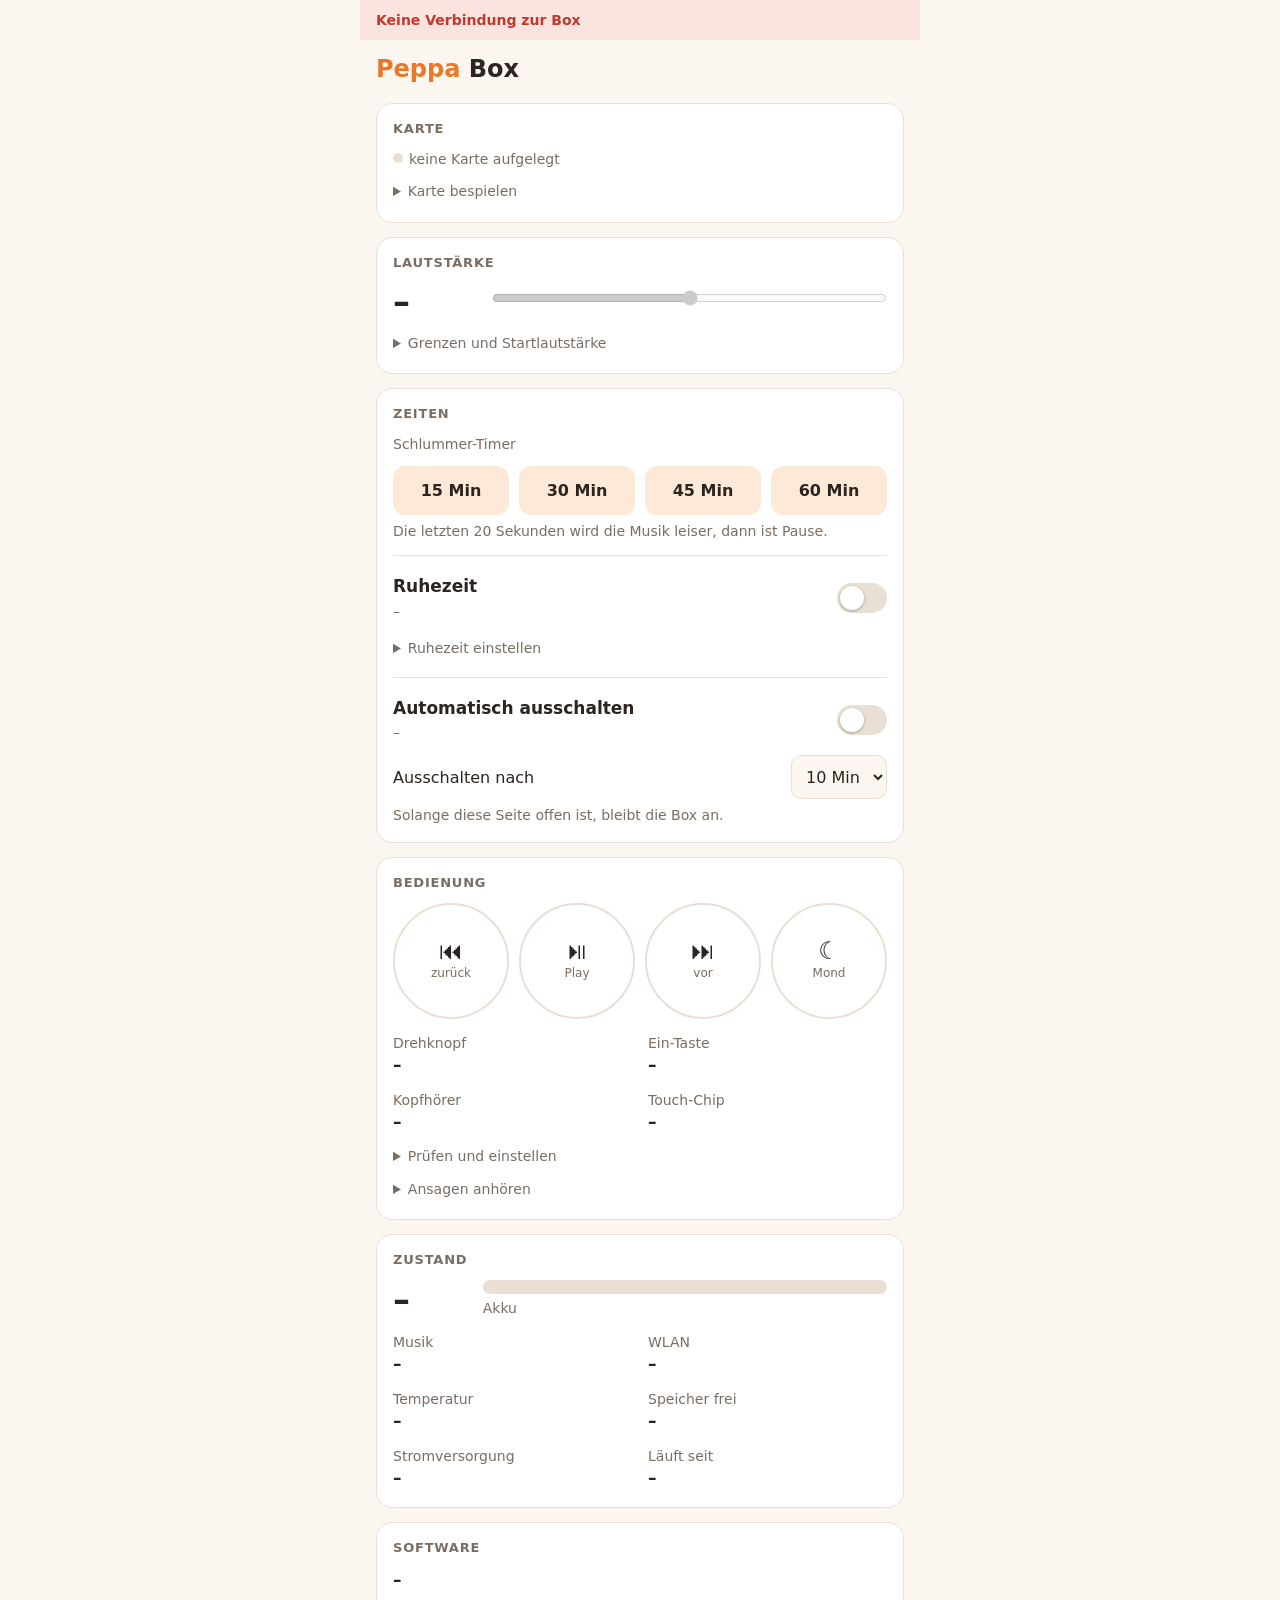
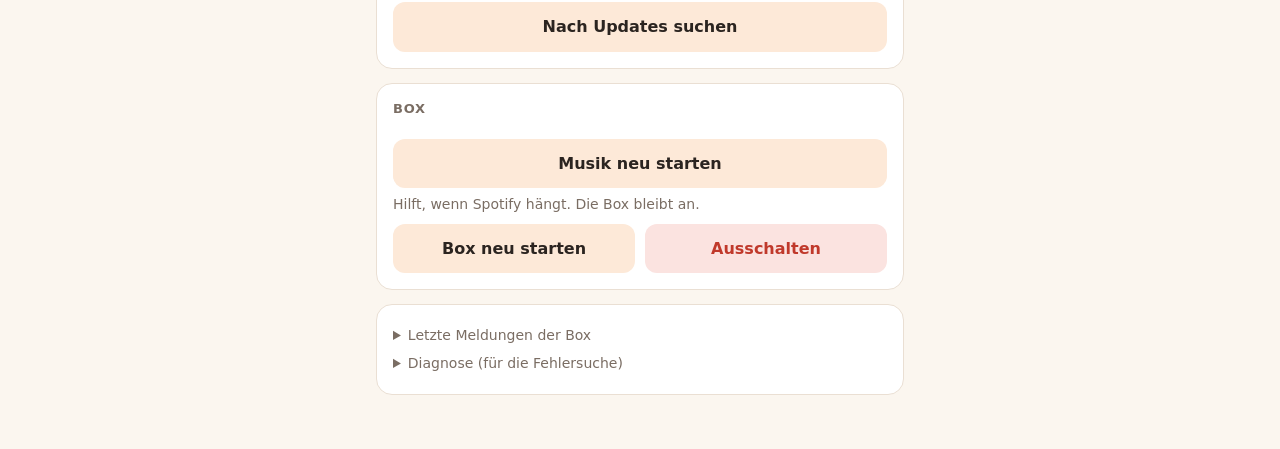
==== software/web/index.html @ 2e9b97c7 "Stabilität: Kopfhörer ohne Raspotify-Neustart, Phantom-Berührungen, Diagnose - Neue Tonausgabe ausga" ====
<!doctype html>
<html lang="de"><head><meta charset="utf-8">
<meta name="viewport" content="width=device-width, initial-scale=1, viewport-fit=cover">
<meta name="theme-color" content="#e8792b">
<link rel="manifest" href="/manifest.webmanifest">
<link rel="icon" href="/icon.svg" type="image/svg+xml">
<link rel="apple-touch-icon" href="/icon-192.png">
<title>Peppa Box</title>
<style>
:root { --bg:#fbf6ef; --karte:#fff; --text:#2b2420; --leise:#7a6d63; --orange:#e8792b; --orange-hell:#fde9d8;
        --rand:#eadfd3; --gut:#3f8a4f; --warn:#b8720f; --rot:#c0392b; --rot-hell:#fbe3e0; }
@media (prefers-color-scheme: dark) {
  :root { --bg:#1d1a17; --karte:#2a2622; --text:#f3ece4; --leise:#b5a89c; --rand:#3d3731;
          --orange-hell:#4a3120; --gut:#6cc07c; --warn:#e0a446; --rot:#ef7b6e; --rot-hell:#4a2622; } }
* { box-sizing:border-box; }
body { margin:0; background:var(--bg); color:var(--text); font:16px/1.45 system-ui, sans-serif;
       -webkit-tap-highlight-color:transparent; }
main { max-width:560px; margin:0 auto; padding:16px 16px 40px; }
header { display:flex; align-items:baseline; justify-content:space-between; margin:8px 0 16px; }
h1 { font-size:24px; margin:0; } h1 span { color:var(--orange); }
h2 { font-size:13px; font-weight:600; text-transform:uppercase; letter-spacing:.06em; color:var(--leise); margin:0 0 10px; }
.box { background:var(--karte); border:1px solid var(--rand); border-radius:16px; padding:16px; margin-bottom:14px; }
.leise { color:var(--leise); font-size:14px; }
.uid { font-family:ui-monospace, monospace; font-size:18px; }
.umbruch { word-break:break-all; }
.punkt { display:inline-block; width:10px; height:10px; border-radius:50%; background:var(--rand); margin-right:6px; vertical-align:1px; }
.punkt.an { background:var(--orange); } .punkt.gut { background:var(--gut); } .punkt.warn { background:var(--warn); } .punkt.rot { background:var(--rot); }
.raster { display:grid; grid-template-columns:1fr 1fr; gap:12px 16px; }
.wert { font-size:17px; font-weight:600; } .wert small { font-weight:400; color:var(--leise); font-size:14px; }
.akku { display:flex; align-items:center; gap:14px; margin-bottom:14px; }
.akku .zahl { font-size:34px; font-weight:700; line-height:1; min-width:3.2ch; }
.balken { flex:1; height:14px; border-radius:7px; background:var(--rand); overflow:hidden; }
.balken div { height:100%; width:0; background:var(--gut); transition:width .4s; }
button { font:inherit; border:0; border-radius:12px; padding:13px 16px; width:100%; cursor:pointer;
         background:var(--orange-hell); color:var(--text); font-weight:600; margin-top:10px; min-height:48px; }
button.haupt { background:var(--orange); color:#fff; }
button.gefahr { background:var(--rot-hell); color:var(--rot); }
button:disabled { opacity:.5; cursor:default; }
.reihe { display:flex; gap:10px; } .reihe button { flex:1; }
ul.neu { margin:10px 0 0; padding-left:20px; } ul.neu li { margin:3px 0; }
details summary { cursor:pointer; color:var(--leise); font-size:14px; padding:4px 0; }
ol { padding-left:20px; margin:8px 0 0; } ol li { margin:4px 0; }
pre { white-space:pre-wrap; word-break:break-word; font:12px/1.4 ui-monospace, monospace; max-height:320px;
      overflow:auto; background:var(--bg); border-radius:10px; padding:10px; margin:10px 0 0; }
.hinweis { border-radius:12px; padding:10px 12px; margin-top:10px; font-size:14px; background:var(--orange-hell); white-space:pre-wrap; }
.hinweis.fehler { background:var(--rot-hell); color:var(--rot); }
.versteckt { display:none !important; }
#banner { position:sticky; top:0; z-index:5; margin:-16px -16px 12px; padding:10px 16px; background:var(--rot-hell);
          color:var(--rot); font-size:14px; font-weight:600; }
dialog { border:0; border-radius:18px; padding:20px; max-width:360px; width:calc(100% - 32px);
         background:var(--karte); color:var(--text); }
dialog::backdrop { background:rgba(0,0,0,.45); }
dialog h3 { margin:0 0 8px; font-size:19px; }
#voll { position:fixed; inset:0; background:var(--bg); display:flex; flex-direction:column; align-items:center;
        justify-content:center; text-align:center; padding:24px; z-index:10; }
#voll .gross { font-size:22px; font-weight:700; margin-bottom:8px; }
input[type=range] { width:100%; accent-color:var(--orange); height:32px; margin:0; }
input[type=time], select { font:inherit; padding:8px 10px; border-radius:10px; border:1px solid var(--rand);
                           background:var(--bg); color:var(--text); min-height:44px; }
input.schalter { appearance:none; -webkit-appearance:none; width:50px; height:30px; border-radius:15px; background:var(--rand);
                 position:relative; flex:none; cursor:pointer; transition:background .2s; margin:0; }
input.schalter::after { content:''; position:absolute; top:3px; left:3px; width:24px; height:24px; border-radius:50%;
                        background:#fff; transition:transform .2s; box-shadow:0 1px 3px rgba(0,0,0,.3); }
input.schalter:checked { background:var(--orange); }
input.schalter:checked::after { transform:translateX(20px); }
.zeile { display:flex; align-items:center; justify-content:space-between; gap:12px; padding:6px 0; }
.trenner { border-top:1px solid var(--rand); margin-top:14px; padding-top:12px; }
.laut { display:flex; align-items:center; gap:14px; }
.laut .zahl { font-size:34px; font-weight:700; line-height:1; min-width:3.6ch; }
.grenze { margin-top:12px; } .grenze .kopf { display:flex; justify-content:space-between; }
.klein { font-size:14px; margin:0 0 2px; }
#tknoepfe button { padding-left:4px; padding-right:4px; white-space:nowrap; }
.felder { display:grid; grid-template-columns:repeat(4, 1fr); gap:10px; margin-bottom:14px; }
.feld { border:2px solid var(--rand); border-radius:50%; aspect-ratio:1; display:flex; flex-direction:column;
        align-items:center; justify-content:center; transition:background .1s, border-color .1s; }
.feld .sym { font-size:24px; line-height:1; } .feld .nr { font-size:12px; color:var(--leise); margin-top:2px; }
.feld.an { background:var(--orange); border-color:var(--orange); color:#fff; } .feld.an .nr { color:#fff; }
.feld.aus { opacity:.4; }
.delta { display:grid; grid-template-columns:5.5em 1fr 3em; gap:8px; align-items:center; font-size:14px; margin:6px 0; }
.delta .spur { position:relative; height:12px; border-radius:6px; background:var(--rand); overflow:hidden; }
.delta .spur div { position:absolute; left:0; top:0; bottom:0; background:var(--gut); }
.delta .spur i { position:absolute; top:-2px; bottom:-2px; width:2px; background:var(--rot); }
.ansage { display:flex; align-items:center; gap:10px; padding:6px 0; border-top:1px solid var(--rand); font-size:14px; }
.ansage:first-child { border-top:0; }
.ansage button { width:auto; min-height:38px; padding:6px 12px; margin:0; flex:none; }
.ansage .q { font-size:12px; color:var(--leise); }
</style></head>
<body><main>
<div id="banner" class="versteckt">Keine Verbindung zur Box</div>
<header><h1><span>Peppa</span> Box</h1><span class="leise" id="rechner"></span></header>

<section class="box">
  <h2>Karte</h2>
  <div class="leise"><span id="kpunkt" class="punkt"></span><span id="ktext">keine Karte aufgelegt</span></div>
  <div class="uid" id="uid"></div>
  <div id="link" class="leise umbruch"></div>
  <details style="margin-top:8px"><summary>Karte bespielen</summary>
    <ol class="leise">
      <li>Spotify: Playlist → ⋯ → Teilen → Link kopieren</li>
      <li>NFC Tools: Schreiben → Datensatz hinzufügen → URL/URI → Link einfügen</li>
      <li>Schreiben tippen, Karte hinten ans Handy halten</li>
    </ol>
  </details>
</section>

<section class="box">
  <h2>Lautstärke</h2>
  <div class="laut">
    <div class="zahl" id="lzahl">–</div>
    <div style="flex:1"><input type="range" id="lregler" min="0" max="100" step="1" disabled aria-label="Lautstärke">
      <div class="leise" id="ltext"></div></div>
  </div>
  <div id="lergebnis"></div>
  <details id="gdetails" style="margin-top:8px"><summary>Grenzen und Startlautstärke</summary>
    <div id="lgrenzen"></div>
    <button class="haupt" onclick="grenzenSpeichern()">Speichern</button>
    <div id="gergebnis"></div>
  </details>
</section>

<section class="box">
  <h2>Zeiten</h2>
  <div class="leise klein">Schlummer-Timer</div>
  <div id="tknoepfe" class="reihe">
    <button onclick="timerStart(15)">15 Min</button><button onclick="timerStart(30)">30 Min</button>
    <button onclick="timerStart(45)">45 Min</button><button onclick="timerStart(60)">60 Min</button>
  </div>
  <div id="taktiv" class="versteckt">
    <div class="wert" id="trest"></div>
    <button onclick="timerAbbrechen()">Timer abbrechen</button>
  </div>
  <div class="leise" style="margin-top:6px">Die letzten 20 Sekunden wird die Musik leiser, dann ist Pause.</div>
  <div id="tergebnis"></div>

  <div class="trenner">
    <label class="zeile"><span><span class="wert">Ruhezeit</span><br><span class="leise" id="rtext">–</span></span>
      <input type="checkbox" class="schalter" id="ran" onchange="schalter('ruhezeit', 'an', this.checked)"></label>
    <div id="raktiv" class="versteckt">
      <div class="hinweis" id="rhinweis"></div>
      <button id="rknopf" onclick="ruheUmschalten()"></button>
    </div>
    <details id="rdetails" style="margin-top:6px"><summary>Ruhezeit einstellen</summary>
      <label class="zeile"><span>Von</span><input type="time" id="rvon"></label>
      <label class="zeile"><span>Bis</span><input type="time" id="rbis"></label>
      <label class="zeile"><span>Dann</span>
        <select id="rmodus" onchange="zeige($('rleisewahl'), this.value === 'leiser')">
          <option value="leiser">leiser spielen</option><option value="aus">keine Musik</option></select></label>
      <div id="rleisewahl">
        <div class="grenze"><div class="kopf"><span>Höchstens</span><b id="rleisew"></b></div>
          <input type="range" id="rleise" min="5" max="100" step="5" oninput="$('rleisew').textContent = this.value + '\u00a0%'"></div>
      </div>
      <div class="leise" id="ruhr" style="margin-top:8px"></div>
      <button class="haupt" onclick="ruheSpeichern()">Speichern</button>
    </details>
  </div>

  <div class="trenner">
    <label class="zeile"><span><span class="wert">Automatisch ausschalten</span><br><span class="leise" id="atext2">–</span></span>
      <input type="checkbox" class="schalter" id="aan" onchange="schalter('auto_aus', 'an', this.checked)"></label>
    <label class="zeile"><span>Ausschalten nach</span>
      <select id="amin" onchange="schalter('auto_aus', 'minuten', +this.value)">
        <option value="10">10 Min</option><option value="20">20 Min</option><option value="30">30 Min</option>
        <option value="60">60 Min</option><option value="120">2 Std</option></select></label>
    <div class="leise">Solange diese Seite offen ist, bleibt die Box an.</div>
  </div>
  <div id="zergebnis"></div>
</section>

<section class="box">
  <h2>Bedienung</h2>
  <div class="felder" id="bfelder"></div>
  <div class="raster">
    <div><div class="leise">Drehknopf</div><div class="wert" id="bdreh">–</div></div>
    <div><div class="leise">Ein-Taste</div><div class="wert" id="btaste">–</div></div>
    <div><div class="leise">Kopfhörer</div><div class="wert" id="bklinke">–</div></div>
    <div><div class="leise">Touch-Chip</div><div class="wert" id="btouch">–</div></div>
  </div>
  <div id="bhinweis"></div>
  <details id="bdetails" style="margin-top:8px"><summary>Prüfen und einstellen</summary>
    <div class="leise klein" style="margin-top:6px">Abstand zur Grundlinie je Feld (Strich = Schwelle). Berühren muss deutlich über den Strich gehen, ohne Berührung deutlich darunter bleiben.</div>
    <div id="bdeltas"></div>
    <div class="grenze"><div class="kopf"><span>Touch-Schwelle <small class="leise">(kleiner = empfindlicher)</small></span><b id="bschwellew"></b></div>
      <input type="range" id="bschwelle" min="2" max="30" step="1" oninput="$('bschwellew').textContent = this.value"></div>
    <div class="trenner"><b>Drehknopf</b>
      <div class="grenze"><div class="kopf"><span>Je Raste</span><b id="bschrittw"></b></div>
        <input type="range" id="bschritt" min="1" max="10" step="1" oninput="$('bschrittw').textContent = this.value + '\u00a0%'"></div>
      <label class="zeile"><span>Drehrichtung umkehren<br><span class="leise">falls rechts herum leiser wird</span></span>
        <input type="checkbox" class="schalter" id="bumkehren"></label>
    </div>
    <div class="trenner"><b>Kopfhörer</b>
      <label class="zeile"><span>Kopfhörer erkennen<br><span class="leise">aus: immer Lautsprecher</span></span>
        <input type="checkbox" class="schalter" id="bkerkennung"></label>
      <label class="zeile"><span>Stecker steckt bei Pegel<br><span class="leise" id="bpegel">P26: –</span></span>
        <select id="bkpolung"><option value="hoch">hoch</option><option value="tief">tief</option></select></label>
    </div>
    <div class="trenner"><b>Felder</b> <span class="leise">(welche Elektrode des Touch-Chips)</span>
      <div id="bzuordnung"></div>
    </div>
    <button class="haupt" onclick="bedienungSpeichern()">Speichern</button>
    <div id="bergebnis2"></div>
  </details>
  <details id="adetails" style="margin-top:4px"><summary>Ansagen anhören</summary>
    <div class="leise klein" style="margin-top:6px">Aufnahme = eigene Datei in software/ansagen, Sprachausgabe = vom Pi gesprochen (Ersatz, bis es eine Aufnahme gibt).</div>
    <div id="aliste">wird geladen …</div>
    <div id="aergebnis"></div>
  </details>
</section>

<section class="box">
  <h2>Zustand</h2>
  <div class="akku">
    <div class="zahl" id="aproz">–</div>
    <div style="flex:1"><div class="balken"><div id="abalken"></div></div>
      <div class="leise" id="atext" style="margin-top:4px">Akku</div></div>
  </div>
  <div class="raster">
    <div><div class="leise">Musik</div><div class="wert" id="musik">–</div></div>
    <div><div class="leise">WLAN</div><div class="wert" id="wlan">–</div></div>
    <div><div class="leise">Temperatur</div><div class="wert" id="temp">–</div></div>
    <div><div class="leise">Speicher frei</div><div class="wert" id="platte">–</div></div>
    <div><div class="leise">Stromversorgung</div><div class="wert" id="strom">–</div></div>
    <div><div class="leise">Läuft seit</div><div class="wert" id="laufzeit">–</div></div>
  </div>
</section>

<section class="box">
  <h2>Software</h2>
  <div class="wert" id="vtext">–</div>
  <div class="leise" id="vdatum"></div>
  <div id="uergebnis"></div>
  <button id="bpruefen" onclick="pruefen()">Nach Updates suchen</button>
  <button id="bupdate" class="haupt versteckt" onclick="frage('update')">Jetzt aktualisieren</button>
  <button id="bzurueck" class="versteckt" onclick="frage('zurueck')">Zurück zur vorherigen Version</button>
</section>

<section class="box">
  <h2>Box</h2>
  <button onclick="frage('musik')">Musik neu starten</button>
  <div class="leise" style="margin-top:6px">Hilft, wenn Spotify hängt. Die Box bleibt an.</div>
  <div class="reihe">
    <button onclick="frage('neustart')">Box neu starten</button>
    <button class="gefahr" onclick="frage('aus')">Ausschalten</button>
  </div>
  <div id="bergebnis"></div>
</section>

<section class="box">
  <details id="mdetails"><summary>Letzte Meldungen der Box</summary>
    <pre id="mtext">wird geladen …</pre></details>
  <details id="ddetails"><summary>Diagnose (für die Fehlersuche)</summary>
    <div class="leise klein" style="margin-top:6px">Zustand von Ton, Diensten und Spotify und das Protokoll, auch vom vorigen Lauf. Nach einem Fehler öffnen und Screenshots machen.</div>
    <pre id="dtext">wird geladen …</pre></details>
</section>
<div class="leise" id="probelauf" style="text-align:center"></div>
</main>

<dialog id="dlg"><h3 id="dtitel"></h3><div class="leise" id="dtext"></div>
  <div class="reihe"><button onclick="dlg.close()">Abbrechen</button><button id="dok" class="haupt">OK</button></div>
</dialog>

<div id="voll" class="versteckt"><div class="gross" id="vtitel"></div><div class="leise" id="vtext2"></div></div>

<script>
const $ = id => document.getElementById(id);
const zeige = (el, an) => el.classList.toggle('versteckt', !an);
let zuletztNeu = [];

async function holen(pfad) {
  const r = await fetch(pfad, {cache: 'no-store'});
  return r.json();
}
async function senden(pfad, daten) {
  const kopf = {'X-Peppa-Box': '1'};
  if (daten !== undefined) kopf['Content-Type'] = 'application/json';
  const r = await fetch(pfad, {method: 'POST', headers: kopf, body: daten !== undefined ? JSON.stringify(daten) : undefined});
  return r.json();
}
const KEINE_VERBINDUNG = {ok: false, meldung: 'Keine Verbindung zur Box.'};
async function sicher(pfad, daten) {           // wie senden, aber ohne Ausnahme bei Verbindungsfehlern
  try { return await senden(pfad, daten); } catch (x) { return KEINE_VERBINDUNG; }
}
const hinweisZeit = {};
function hinweis(ziel, erg, kurz) {
  clearTimeout(hinweisZeit[ziel]);
  $(ziel).innerHTML = '';
  const d = document.createElement('div');
  d.className = 'hinweis' + (erg.ok ? '' : ' fehler');
  d.textContent = erg.meldung || (erg.ok ? 'Erledigt.' : 'Fehlgeschlagen.');
  $(ziel).appendChild(d);
  if (kurz && erg.ok) hinweisZeit[ziel] = setTimeout(() => { $(ziel).innerHTML = ''; }, 3000);
}
function datum(iso) {
  const d = new Date(iso);
  return d.toLocaleDateString('de-DE') + ', ' + d.toLocaleTimeString('de-DE', {hour: '2-digit', minute: '2-digit'});
}
function dauer(s) {
  const t = Math.floor(s / 86400), h = Math.floor(s % 86400 / 3600), m = Math.floor(s % 3600 / 60);
  return t ? `${t} T ${h} Std` : h ? `${h} Std ${m} Min` : `${m} Min`;
}
function esc(t) {
  return String(t).replace(/[&<>"']/g, c => ({'&': '&amp;', '<': '&lt;', '>': '&gt;', '"': '&quot;', "'": '&#39;'}[c]));
}

function setze(id, text, klasse) {
  $(id).innerHTML = (klasse ? `<span class="punkt ${klasse}"></span>` : '') + text;
}

async function karte() {
  try {
    const k = await holen('/api/karte');
    zeige($('banner'), false);
    const da = k.laeuft && k.karte;           // alte Angaben eines gestoppten Players nicht zeigen
    $('kpunkt').className = 'punkt' + (!k.laeuft ? ' rot' : da ? ' an' : '');
    $('ktext').textContent = !k.laeuft ? 'Player läuft nicht' : k.leser ? k.leser : da ? 'Aufgelegt' : 'keine Karte aufgelegt';
    if (k.laeuft && k.leser) $('kpunkt').className = 'punkt rot';
    $('uid').textContent = da ? k.karte : '';
    $('link').textContent = da ? (k.link || 'Kein Link auf der Karte') : '';
    if (!$('bdetails').open) bedienungAnzeigen(k.bedienung);
  } catch (e) { zeige($('banner'), true); }
}

let zuletztBedient = 0;                        // Zeitpunkt der letzten Bedienung (Millisekunden)
['input', 'change', 'click'].forEach(ev => document.addEventListener(ev, () => { zuletztBedient = Date.now(); }, true));
async function zustand() {
  let z;
  const t0 = Date.now();
  try { z = await holen('/api/zustand'); } catch (e) { zeige($('banner'), true); return; }
  zeige($('banner'), false);
  $('rechner').textContent = z.rechner;
  $('probelauf').textContent = z.probelauf ? 'Probelauf: Befehle werden nicht ausgeführt.' : '';

  const a = z.akku;
  if (a.fehler) {
    $('aproz').textContent = '–'; $('abalken').style.width = '0'; $('atext').textContent = a.fehler;
  } else {
    const laedt = a.prozent == null;
    $('aproz').textContent = laedt ? 'lädt' : a.prozent + ' %';
    const vorher = laedt && a.prozent_ohne_netzteil != null ? ` · zuletzt ${a.prozent_ohne_netzteil} % ohne Netzteil` : '';
    $('abalken').style.width = laedt ? '100%' : a.prozent + '%';
    $('abalken').style.background = laedt ? 'var(--warn)' : a.prozent < 15 ? 'var(--rot)' : a.prozent < 30 ? 'var(--warn)' : 'var(--gut)';
    const r = {laedt: 'Netzteil steckt, Akku wird geladen', akku: 'Akkubetrieb', voll: 'Netzteil steckt, Akku voll', ruhend: 'kaum Strom'}[a.richtung];
    $('atext').textContent = `${r} · ${a.spannung.toFixed(2).replace('.', ',')} V · ` + (laedt ? 'Prozent erst ohne Netzteil' + vorher : 'Prozent geschätzt');
  }

  const p = z.player, sp = z.dienste.raspotify === 'active';
  if (!p.laeuft) setze('musik', 'Player aus', 'rot');
  else if (p.problem) setze('musik', `kümmert sich <small>${esc(p.problem)}</small>`, 'warn');
  else if (!sp || !p.spotify_bereit) setze('musik', 'wartet auf Spotify', 'warn');
  else setze('musik', 'bereit', 'gut');

  const w = z.wlan;
  if (w.dbm == null) setze('wlan', 'kein WLAN', 'rot');
  else {
    const k = w.dbm > -60 ? ['gut', 'gut'] : w.dbm > -70 ? ['mittel', 'warn'] : ['schwach', 'rot'];
    setze('wlan', `${k[0]} <small>${w.name || ''}</small>`, k[1]);
  }
  if (z.temperatur != null) {
    const t = z.temperatur;
    setze('temp', t.toFixed(0) + ' °C', t < 65 ? 'gut' : t < 78 ? 'warn' : 'rot');
  }
  setze('platte', `${String(z.speicher_frei_gb).replace('.', ',')} GB`, z.speicher_frei_gb > 2 ? 'gut' : 'warn');
  const s = z.strom;
  if (!s.bekannt) setze('strom', 'unbekannt');
  else if (s.jetzt) setze('strom', 'Unterspannung!', 'rot');
  else if (s.seit_start) setze('strom', 'ok <small>(kurz zu wenig)</small>', 'warn');
  else setze('strom', 'ok', 'gut');
  $('laufzeit').textContent = dauer(z.laufzeit_s);

  const v = z.version;
  if (v.fehler) { $('vtext').textContent = 'Version unbekannt'; $('vdatum').textContent = v.fehler; }
  else { $('vtext').textContent = v.text; $('vdatum').textContent = `Stand ${datum(v.datum)} · ${v.kurz}`; }
  zeige($('bzurueck'), !!v.vorherige);
  if (zuletztBedient >= t0) return;            // inzwischen bedient: veraltete Werte nicht anzeigen, nächste Runde stimmt
  lautstaerkeAnzeigen(z.lautstaerke);
  zeitenAnzeigen(z.zeiten, z.player);
}

async function pruefen() {
  $('bpruefen').disabled = true; $('bpruefen').textContent = 'Suche …';
  try {
    const e = await senden('/api/update/pruefen');
    $('uergebnis').innerHTML = '';
    if (!e.ok) hinweis('uergebnis', e);
    else if (!e.neu.length) hinweis('uergebnis', {ok: true, meldung: 'Die Box ist auf dem neuesten Stand.'});
    else {
      zuletztNeu = e.neu;
      const d = document.createElement('div'); d.className = 'hinweis';
      d.textContent = e.neu.length === 1 ? '1 neue Änderung:' : `${e.neu.length} neue Änderungen:`;
      const ul = document.createElement('ul'); ul.className = 'neu';
      e.neu.forEach(n => { const li = document.createElement('li'); li.textContent = n.text; ul.appendChild(li); });
      d.appendChild(ul); $('uergebnis').appendChild(d);
    }
    zeige($('bupdate'), e.ok && e.neu.length > 0);
  } catch (x) { hinweis('uergebnis', {ok: false, meldung: 'Keine Verbindung zur Box.'}); }
  $('bpruefen').disabled = false; $('bpruefen').textContent = 'Nach Updates suchen';
}

const FRAGEN = {
  update:   ['Jetzt aktualisieren?', 'Die Musik stoppt kurz und startet neu.', '/api/update/starten', 'uergebnis', 'Aktualisieren'],
  zurueck:  ['Zurück zur vorherigen Version?', 'Die Musik stoppt kurz und startet neu.', '/api/update/zurueck', 'uergebnis', 'Zurück'],
  musik:    ['Musik neu starten?', 'Spotify und Player starten neu, das dauert etwa 10 Sekunden.', '/api/musik-neustart', 'bergebnis', 'Neu starten'],
  neustart: ['Box neu starten?', 'Die Box ist etwa eine Minute nicht erreichbar.', '/api/neustart', 'bergebnis', 'Neu starten'],
  aus:      ['Box ausschalten?', 'Wieder einschalten mit der Ein-Taste an der Box oder über den Schalter am Akku-Board.', '/api/ausschalten', 'bergebnis', 'Ausschalten', 'gefahr'],
};
function frage(was) {
  const [titel, text, pfad, ziel, knopf, art] = FRAGEN[was];
  $('dok').textContent = knopf; $('dok').className = art || 'haupt';
  $('dtitel').textContent = titel; $('dtext').textContent = text;
  $('dok').onclick = () => { $('dlg').close(); ausfuehren(was, pfad, ziel); };
  $('dlg').showModal();
}
function vollbild(titel, text) {
  $('vtitel').textContent = titel; $('vtext2').textContent = text; zeige($('voll'), true);
}
async function warteBisZurueck(neuLaden = false) {
  await new Promise(r => setTimeout(r, 3000));
  for (let i = 0; i < 90; i++) {
    try {
      await holen('/api/karte');
      if (neuLaden) { location.reload(); return; }   // neue Fassung der Seite holen
      zeige($('voll'), false); zustand(); return;
    } catch (e) {}
    await new Promise(r => setTimeout(r, 2000));
  }
  $('vtext2').textContent = 'Die Box meldet sich nicht. Ist sie an und im WLAN?';
}
async function ausfuehren(was, pfad, ziel) {
  let e;
  try { e = await senden(pfad); }
  catch (x) { hinweis(ziel, {ok: false, meldung: 'Keine Verbindung zur Box.'}); return; }
  hinweis(ziel, e);
  if (!e.ok) return;
  if (was === 'aus') {
    vollbild('Die Box fährt herunter', 'Nach etwa 20 Sekunden ist sie aus. Erst dann Kabel umstecken oder den Schalter am Akku-Board betätigen.');
  } else if (was === 'neustart') {
    vollbild('Die Box startet neu', 'Diese Seite verbindet sich danach von selbst wieder.');
    warteBisZurueck();
  } else if (e.neustart_seite) {
    zeige($('bupdate'), false);
    if (!(await holen('/api/zustand').then(z => z.probelauf).catch(() => false))) {
      vollbild('Update eingespielt', e.meldung);
      warteBisZurueck(true);
    } else zustand();
  } else setTimeout(zustand, 4000);
}

$('ddetails').addEventListener('toggle', async () => {
  if (!$('ddetails').open) return;
  $('dtext').textContent = 'wird geladen …';
  try { const d = await holen('/api/diagnose'); $('dtext').textContent = d.text || '(keine Angaben)'; }
  catch (e) { $('dtext').textContent = 'Keine Verbindung zur Box.'; }
});

$('mdetails').addEventListener('toggle', async () => {
  if (!$('mdetails').open) return;
  try { const m = await holen('/api/meldungen'); $('mtext').textContent = m.text || '(keine Meldungen)'; const k = $('mtext'); k.scrollTop = k.scrollHeight; }
  catch (e) { $('mtext').textContent = 'Keine Verbindung zur Box.'; }
});

// ------------------------------------------------------------ Lautstärke

let reglerBenutzt = 0;                         // Zeitpunkt der letzten Bedienung (Millisekunden)
const AUSGAENGE = [['kopfhoerer', 'Kopfhörer (Klinke)'], ['lautsprecher', 'Lautsprecher']];
let einst = null, ausgaenge = {};              // Einstellungen von der Box, welche Ausgänge eingerichtet sind

function lautstaerkeAnzeigen(l) {
  const r = $('lregler');
  if (l.prozent == null) {
    r.disabled = true; $('lzahl').textContent = '–';
    $('ltext').textContent = l.ausgaben[l.aktiv].eingerichtet ? 'Regler der Box nicht lesbar' : 'Ausgang nicht eingerichtet';
    return;
  }
  r.disabled = false; r.max = Math.max(l.max, 5);
  if (Date.now() - reglerBenutzt > 2500) { r.value = l.prozent; $('lzahl').textContent = l.prozent + '\u00a0%'; }
  $('ltext').textContent = `${l.name} · höchstens ${l.max}\u00a0%` + (l.max < l.max_ausgang ? ' (Ruhezeit)' : '');
}
$('lregler').addEventListener('input', e => { reglerBenutzt = Date.now(); $('lzahl').textContent = e.target.value + '\u00a0%'; });
$('lregler').addEventListener('change', async e => {
  reglerBenutzt = Date.now();
  const erg = await sicher('/api/lautstaerke', {prozent: +e.target.value});
  if (!erg.ok) { hinweis('lergebnis', erg); return; }
  $('lergebnis').innerHTML = '';
  e.target.value = erg.prozent; $('lzahl').textContent = erg.prozent + '\u00a0%';
});

function grenzenBauen() {
  $('lgrenzen').innerHTML = AUSGAENGE.map(([a, name]) => `
    <div class="trenner"><b>${name}</b>
      <div class="leise versteckt" id="g-${a}-hinweis">Noch nicht angeschlossen. Die Werte gelten, sobald er läuft.</div>
      <div class="grenze"><div class="kopf"><span>Höchstlautstärke</span><b id="g-${a}-maxw"></b></div>
        <input type="range" id="g-${a}-max" min="5" max="100" step="5" oninput="grenzeAnzeigen('${a}')"></div>
      <div class="grenze"><div class="kopf"><span>Beim Einschalten</span><b id="g-${a}-startw"></b></div>
        <input type="range" id="g-${a}-start" min="5" max="100" step="5" oninput="grenzeAnzeigen('${a}')"></div>
    </div>`).join('');
}
function grenzeAnzeigen(a) {
  const max = $(`g-${a}-max`), start = $(`g-${a}-start`);
  if (+start.value > +max.value) start.value = max.value;      // Start nie über dem Maximum
  $(`g-${a}-maxw`).textContent = max.value + '\u00a0%'; $(`g-${a}-startw`).textContent = start.value + '\u00a0%';
}
async function grenzenSpeichern() {
  const l = {};
  AUSGAENGE.forEach(([a]) => { l[a] = {max: +$(`g-${a}-max`).value, start: +$(`g-${a}-start`).value}; });
  stand++;
  const erg = await sicher('/api/einstellungen', {lautstaerke: l});
  stand++;
  if (erg.ok) { einst = erg.einstellungen; geaendert.grenzen = false; formFuellen(); }
  hinweis('gergebnis', erg, true);
  if (erg.ok) zustand();
}

// ------------------------------------------------------------ Zeiten

// geaendert: der Benutzer hat im Formular etwas verstellt, aber noch nicht gespeichert. Solche Eingaben
// dürfen von nachladenden Werten nie überschrieben werden (die Box antwortet unter Last langsam).
const geaendert = {grenzen: false, ruhe: false};
let stand = 0;                                 // zählt Speichervorgänge: ältere Antworten sind veraltet
function formFuellen() {
  if (!einst) return;
  bedienungFuellen();
  AUSGAENGE.forEach(([a]) => {
    zeige($(`g-${a}-hinweis`), !ausgaenge[a]);
    if (geaendert.grenzen) return;
    $(`g-${a}-max`).value = einst.lautstaerke[a].max; $(`g-${a}-start`).value = einst.lautstaerke[a].start;
    grenzeAnzeigen(a);
  });
  if (geaendert.ruhe) return;
  const r = einst.ruhezeit;
  $('rvon').value = r.von; $('rbis').value = r.bis; $('rmodus').value = r.modus;
  $('rleise').value = r.leise_max; $('rleisew').textContent = r.leise_max + '\u00a0%';
  zeige($('rleisewahl'), r.modus === 'leiser');
}
async function einstellungenLaden() {
  const st = stand;
  try {
    const e = await holen('/api/einstellungen');
    if (st !== stand) return;                  // inzwischen gespeichert: diese Antwort ist veraltet
    einst = e.einstellungen; ausgaenge = e.ausgaben; formFuellen();
  } catch (x) { /* beim nächsten Öffnen erneut */ }
}
$('lgrenzen').addEventListener('input', () => { geaendert.grenzen = true; }, true);   // true: auch ohne Aufsteigen des Ereignisses
$('rdetails').addEventListener('input', () => { geaendert.ruhe = true; }, true);
['gdetails', 'rdetails'].forEach(id => $(id).addEventListener('toggle', () => { if ($(id).open) einstellungenLaden(); }));

function zeitenAnzeigen(t, p) {
  zeige($('tknoepfe'), !t.timer); zeige($('taktiv'), !!t.timer);
  if (t.timer) $('trest').textContent = t.timer.rest_s > 60 ? `Musik endet in ${Math.ceil(t.timer.rest_s / 60)} Min` : 'Musik endet gleich';

  const r = t.ruhezeit;
  if (document.activeElement !== $('ran')) $('ran').checked = r.an;
  $('rtext').textContent = !r.an ? 'aus' :
    `${r.von} bis ${r.bis} · ` + (r.modus === 'leiser' ? `leiser, höchstens ${r.leise_max}\u00a0%` : 'keine Musik');
  zeige($('raktiv'), r.aktiv || r.ausgesetzt);
  if (r.aktiv) { $('rhinweis').textContent = 'Jetzt ist Ruhezeit (bis ' + r.bis + ' Uhr).'; $('rknopf').textContent = 'Für heute aussetzen'; }
  else if (r.ausgesetzt) { $('rhinweis').textContent = 'Ruhezeit ist bis ' + r.bis + ' Uhr ausgesetzt.'; $('rknopf').textContent = 'Wieder einschalten'; }
  $('rknopf').dataset.aktion = r.aktiv ? 'aussetzen' : 'wieder';
  $('ruhr').textContent = `Uhrzeit der Box: ${t.box.uhrzeit} (${t.box.zone})`;

  const a = t.auto_aus;
  if (document.activeElement !== $('aan')) $('aan').checked = a.an;
  if (document.activeElement !== $('amin')) {
    if (![...$('amin').options].some(o => +o.value === a.minuten)) {
      const o = new Option(a.minuten + ' Min', a.minuten); $('amin').add(o);
    }
    $('amin').value = a.minuten;
  }
  $('atext2').textContent = a.an ? `nach ${a.minuten} Min ohne Musik` : 'aus';
}

async function timerStart(min) {
  const erg = await sicher('/api/timer/starten', {minuten: min});
  hinweis('tergebnis', erg, true); zustand();
}
async function timerAbbrechen() {
  const erg = await sicher('/api/timer/abbrechen', {});
  hinweis('tergebnis', erg, true); zustand();
}
async function ruheUmschalten() {
  const wie = $('rknopf').dataset.aktion === 'aussetzen' ? 'aussetzen' : 'wieder';
  const erg = await sicher('/api/ruhezeit/' + wie, {});
  hinweis('zergebnis', erg, true); zustand();
}
async function ruheSpeichern() {
  stand++;
  const erg = await sicher('/api/einstellungen', {ruhezeit: {von: $('rvon').value, bis: $('rbis').value,
    modus: $('rmodus').value, leise_max: +$('rleise').value}});
  stand++;
  if (erg.ok) { einst = erg.einstellungen; geaendert.ruhe = false; formFuellen(); }   // bei Fehler: Eingaben stehen lassen
  hinweis('zergebnis', erg, true); zustand();
}
async function schalter(bereich, name, wert) {
  stand++;
  const erg = await sicher('/api/einstellungen', {[bereich]: {[name]: wert}});
  stand++;
  if (erg.ok) { einst = erg.einstellungen; formFuellen(); }
  if (!erg.ok) hinweis('zergebnis', erg);
  zustand();
}

// ------------------------------------------------------------ Bedienung

const FELDER = [['zurueck', '\u23EE', 'zurück'], ['play', '\u23EF', 'Play'], ['vor', '\u23ED', 'vor'], ['schlaf', '\u263E', 'Mond']];
function felderBauen() {
  $('bfelder').innerHTML = FELDER.map(([f, sym, name]) =>
    `<div class="feld" id="f-${f}"><div class="sym">${sym}</div><div class="nr" id="fn-${f}">${name}</div></div>`).join('');
  $('bdeltas').innerHTML = FELDER.map(([f, sym, name]) =>
    `<div class="delta"><span>${sym} ${name}</span><div class="spur"><div id="d-${f}"></div><i id="s-${f}"></i></div><b id="dw-${f}">–</b></div>`).join('');
  $('bzuordnung').innerHTML = FELDER.map(([f, sym, name]) =>
    `<label class="zeile"><span>${sym} ${name}</span><select id="z-${f}">${[0, 1, 2, 3].map(n => `<option value="${n}">E${n}</option>`).join('')}</select></label>`).join('');
}
function bedienungAnzeigen(b) {
  if (!b || !b.laeuft) {
    FELDER.forEach(([f]) => $('f-' + f).className = 'feld aus');
    ['bdreh', 'btaste', 'bklinke', 'btouch'].forEach(id => setze(id, '–'));
    $('bhinweis').innerHTML = '<div class="hinweis">Keine Angaben vom Player (läuft er?).</div>';
    return;
  }
  const t = b.touch, zu = (einst && einst.bedienung) ? einst.bedienung.felder : null;
  FELDER.forEach(([f]) => {
    $('f-' + f).className = 'feld' + (!t.ok ? ' aus' : t.beruehrt.includes(f) ? ' an' : '');
    if (zu) $('fn-' + f).textContent = 'E' + zu[f];
  });
  setze('btouch', t.ok ? 'bereit' + (t.zu_kurz ? `<br><small>${t.zu_kurz}× Rauschen ignoriert</small>` : '') : 'Fehler',
        t.ok ? 'gut' : 'rot');
  const d = b.drehknopf;
  if (!d.art) setze('bdreh', 'nicht gefunden', 'rot');
  else setze('bdreh', `${d.schritte} <small>Rasten<br>${d.letzter ? 'zuletzt ' + (d.letzter > 0 ? '+1' : '−1') : ''}${d.art === 'kernel' ? '' : ' · ohne Kernel-Treiber'}</small>`, d.art === 'kernel' ? 'gut' : 'warn');
  if (!b.taste.bekannt) setze('btaste', 'unbekannt', 'warn');
  else setze('btaste', b.taste.gedrueckt ? 'gedrückt' : 'los', b.taste.gedrueckt ? 'an' : 'gut');
  const k = b.klinke;
  setze('bklinke', (k.eingesteckt ? 'eingesteckt' : 'nein') + (k.umstellung ? '<br><small>schaltet um …</small>' :
        `<br><small>${k.ausgang === 'kopfhoerer' ? 'Ton über Kopfhörer' : k.ausgang === 'lautsprecher' ? 'Ton über Lautsprecher' : ''}</small>`),
        k.fehler ? 'warn' : k.eingesteckt ? 'an' : 'gut');
  $('bpegel').textContent = 'P26 gerade: ' + (k.pegel == null ? '–' : k.pegel ? 'hoch' : 'tief');
  const h = [];
  if (!t.ok && t.fehler) h.push('Touch-Chip: ' + t.fehler);
  if (k.fehler) h.push('Kopfhörer: ' + k.fehler);
  if (!b.gpio) h.push('GPIO nicht lesbar: Ein-Taste und Kopfhörer-Erkennung aus.');
  $('bhinweis').innerHTML = h.map(x => `<div class="hinweis fehler">${esc(x)}</div>`).join('');
  if (t.roh) {
    const schwelle = einst ? einst.bedienung.touch_schwelle : 8, skala = Math.max(40, schwelle * 3);
    FELDER.forEach(([f]) => {
      const e = zu ? zu[f] : FELDER.findIndex(x => x[0] === f), r = t.roh[e];
      if (!r) return;
      const delta = Math.max(0, r[2]);
      $('d-' + f).style.width = Math.min(100, delta / skala * 100) + '%';
      $('d-' + f).style.background = delta >= schwelle ? 'var(--orange)' : 'var(--gut)';
      $('s-' + f).style.left = Math.min(100, schwelle / skala * 100) + '%';
      $('dw-' + f).textContent = r[2];
    });
  }
}
async function bedienungLive() {
  if (!$('bdetails').open || document.visibilityState !== 'visible') return;
  try { bedienungAnzeigen(await holen('/api/bedienung')); } catch (e) {}
  setTimeout(bedienungLive, 300);
}
geaendert.bedienung = false;
function bedienungFuellen() {
  if (!einst || geaendert.bedienung) return;
  const b = einst.bedienung;
  $('bschwelle').value = b.touch_schwelle; $('bschwellew').textContent = b.touch_schwelle;
  $('bschritt').value = b.drehknopf_schritt; $('bschrittw').textContent = b.drehknopf_schritt + '\u00a0%';
  $('bumkehren').checked = b.drehknopf_umkehren; $('bkerkennung').checked = b.kopfhoerer_erkennung;
  $('bkpolung').value = b.klinke_eingesteckt_bei;
  FELDER.forEach(([f]) => { $('z-' + f).value = b.felder[f]; });
}
async function bedienungSpeichern() {
  const felder = {};
  FELDER.forEach(([f]) => { felder[f] = +$('z-' + f).value; });
  const s = +$('bschwelle').value;
  stand++;
  const erg = await sicher('/api/einstellungen', {bedienung: {touch_schwelle: s, touch_loslassen: Math.max(1, Math.floor(s / 2)),
    drehknopf_schritt: +$('bschritt').value, drehknopf_umkehren: $('bumkehren').checked,
    kopfhoerer_erkennung: $('bkerkennung').checked, klinke_eingesteckt_bei: $('bkpolung').value, felder}});
  stand++;
  if (erg.ok) { einst = erg.einstellungen; geaendert.bedienung = false; formFuellen(); }
  hinweis('bergebnis2', erg, true);
}
$('bdetails').addEventListener('input', () => { geaendert.bedienung = true; }, true);
$('bdetails').addEventListener('change', () => { geaendert.bedienung = true; }, true);
$('bdetails').addEventListener('toggle', () => { if ($('bdetails').open) { einstellungenLaden(); bedienungLive(); } });

const QUELLE = {aufnahme: 'Aufnahme', sprache: 'Sprachausgabe', ton: 'nur Töne'};
async function ansagenLaden() {
  try {
    const a = await holen('/api/ansagen');
    $('aliste').innerHTML = a.ansagen.map(x => `<div class="ansage"><button onclick="ansageSpielen('${x.name}')">\u25B6</button>
      <span>${esc(x.text)}<br><span class="q">${QUELLE[x.quelle] || x.quelle} · ${x.name}</span></span></div>`).join('');
  } catch (e) { $('aliste').textContent = 'Keine Verbindung zur Box.'; }
}
async function ansageSpielen(name) { hinweis('aergebnis', await sicher('/api/ansage', {name}), true); }
$('adetails').addEventListener('toggle', () => { if ($('adetails').open) ansagenLaden(); });

felderBauen();
grenzenBauen();
karte(); zustand(); einstellungenLaden();
setInterval(() => { if (document.visibilityState === 'visible') karte(); }, 1000);
setInterval(() => { if (document.visibilityState === 'visible') zustand(); }, 5000);
document.addEventListener('visibilitychange', () => { if (document.visibilityState === 'visible') { karte(); zustand(); } });
if ('serviceWorker' in navigator && window.isSecureContext) navigator.serviceWorker.register('/sw.js').catch(() => {});
</script>
</body></html>
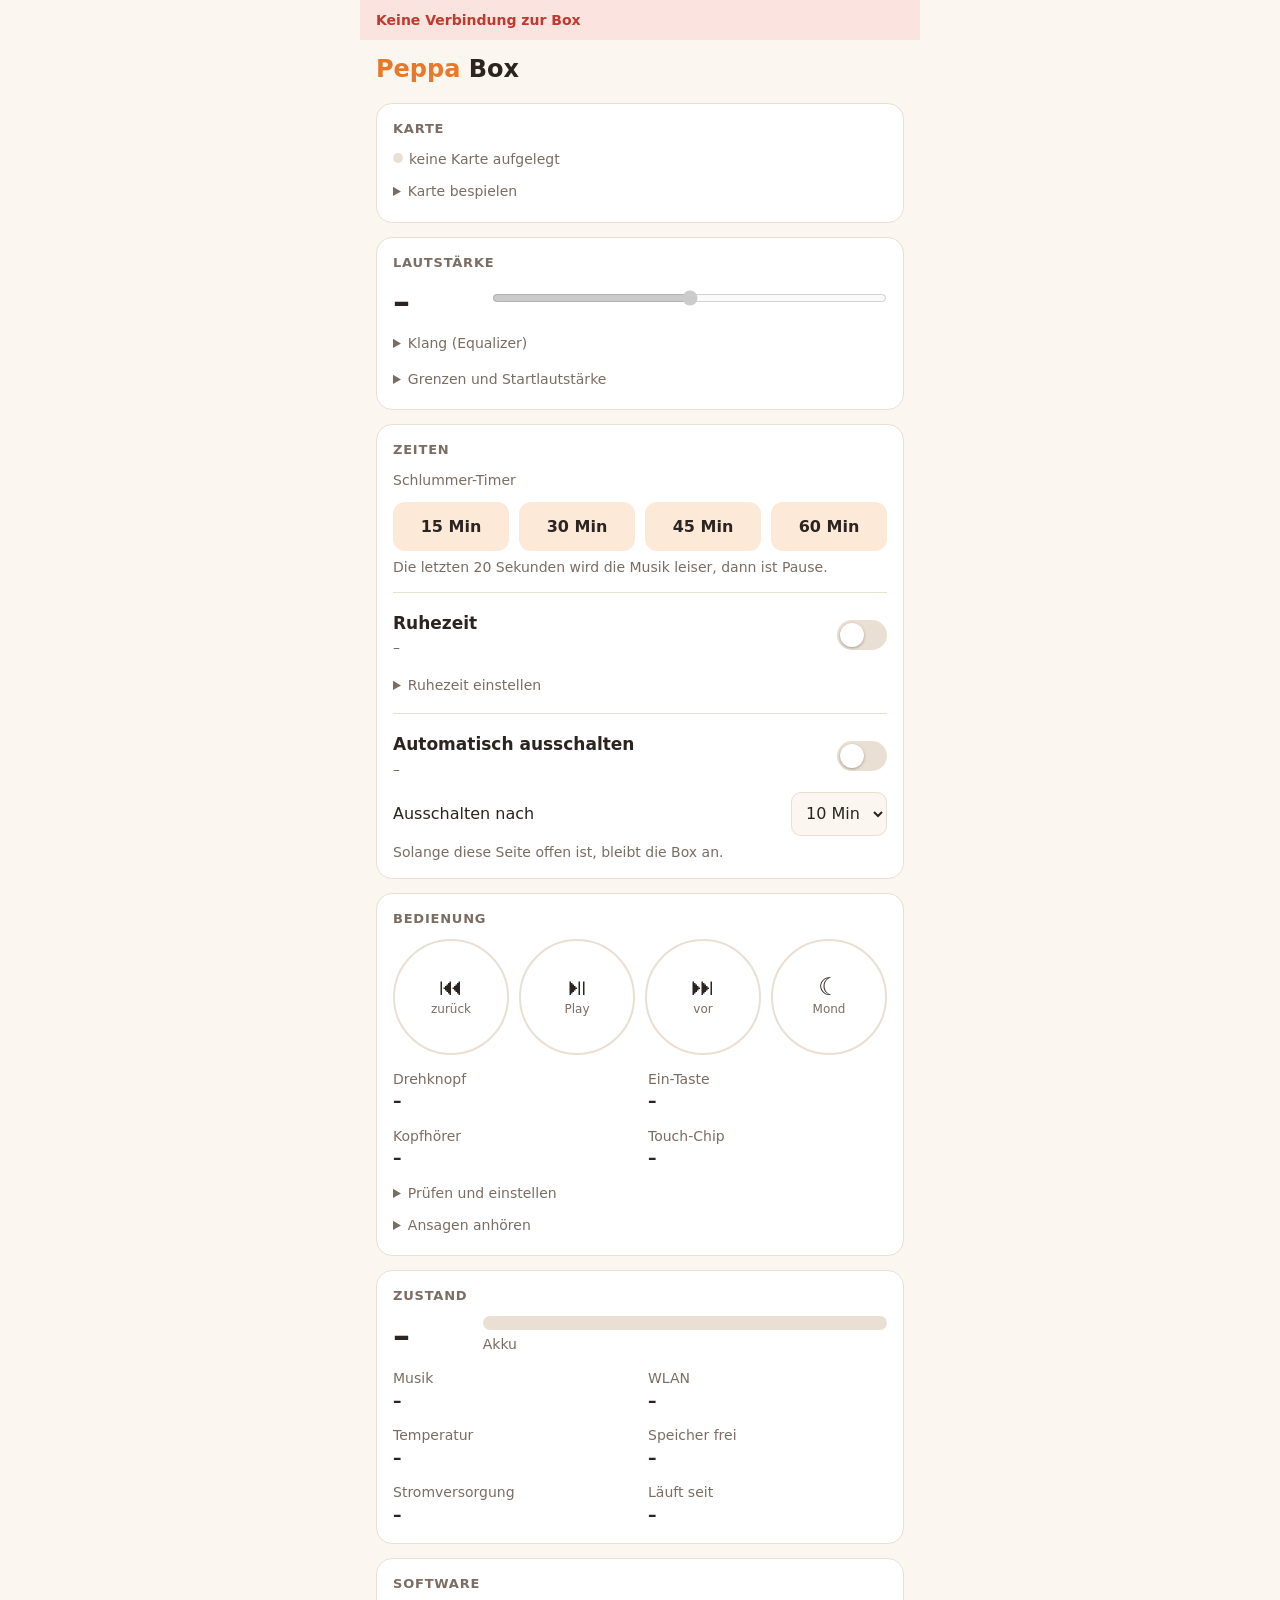
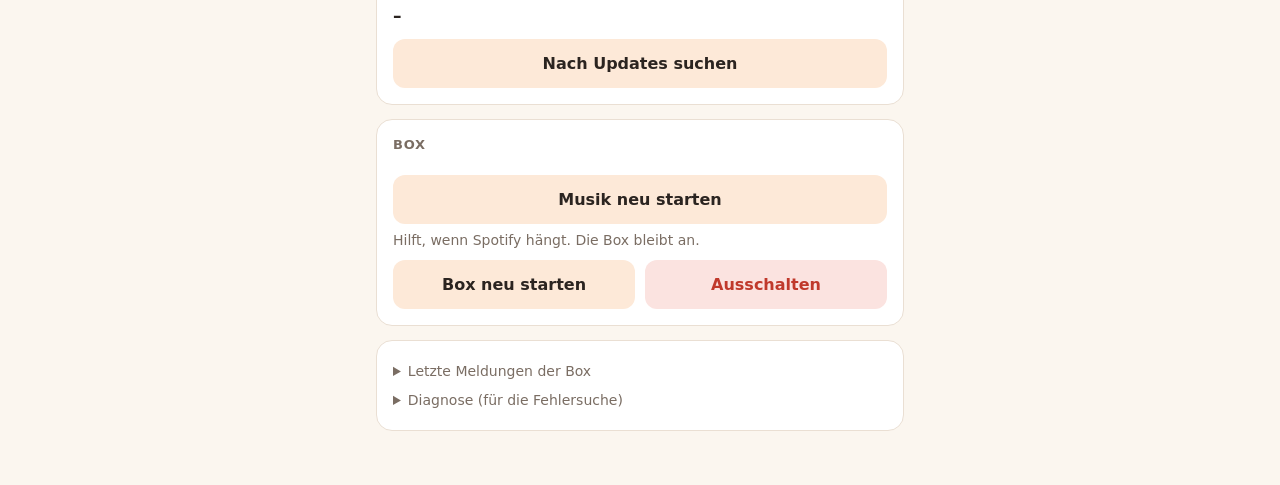
==== commit 2cda4571: "Klang: Equalizer (alsaequal, 10 Bänder) mit Vorlagen auf der Eltern-Seite Co-Authored-By: Claude Opu" ====
--- a/software/web/index.html
+++ b/software/web/index.html
@@ -111,6 +111,12 @@
       <div class="leise" id="ltext"></div></div>
   </div>
   <div id="lergebnis"></div>
+  <details id="kdetails" style="margin-top:8px"><summary>Klang (Equalizer)</summary>
+    <div class="leise klein" style="margin-top:6px">Wirkt sofort, am besten bei laufender Musik einstellen. Gilt für den Lautsprecher, nicht für Kopfhörer. Kleine Lautsprecher klingen meist besser mit weniger Bass.</div>
+    <div class="reihe" style="margin-top:8px; flex-wrap:wrap" id="kvorlagen"></div>
+    <div id="kbaender"></div>
+    <div id="kergebnis"></div>
+  </details>
   <details id="gdetails" style="margin-top:8px"><summary>Grenzen und Startlautstärke</summary>
     <div id="lgrenzen"></div>
     <button class="haupt" onclick="grenzenSpeichern()">Speichern</button>
@@ -692,6 +698,45 @@
 async function ansageSpielen(name) { hinweis('aergebnis', await sicher('/api/ansage', {name}), true); }
 $('adetails').addEventListener('toggle', () => { if ($('adetails').open) ansagenLaden(); });
 
+// ------------------------------------------------------------ Klang (Equalizer)
+
+const VORLAGE_NAMEN = {neutral: 'Neutral', klein: 'Kleiner Lautsprecher', sprache: 'Hörspiel', weich: 'Weicher'};
+let klang = null, klangTimer = null;
+function dbText(v) { return (v > 0 ? '+' : v < 0 ? '\u2212' : '') + Math.abs(v) + '\u00a0dB'; }
+function klangZeigen() {
+  if (!klang.da) {
+    $('kbaender').innerHTML = '<div class="hinweis fehler">Equalizer noch nicht eingerichtet: einmal am Pi '
+      + "'sh ~/peppa-box/software/dienst_einrichten.sh' ausführen.</div>";
+    $('kvorlagen').innerHTML = '';
+    return;
+  }
+  $('kvorlagen').innerHTML = Object.keys(klang.vorlagen).map(n =>
+    `<button onclick="klangVorlage('${n}')">${esc(VORLAGE_NAMEN[n] || n)}</button>`).join('');
+  $('kbaender').innerHTML = klang.namen.map((n, i) =>
+    `<div class="grenze"><div class="kopf"><span>${esc(n)}</span><b id="kw-${i}">${dbText(klang.baender[i])}</b></div>
+     <input type="range" id="kb-${i}" min="${klang.min}" max="${klang.max}" step="1" value="${klang.baender[i]}"
+       aria-label="${esc(n)}" oninput="klangGeaendert(${i}, +this.value)"></div>`).join('');
+}
+async function klangLaden() {
+  try { klang = await holen('/api/klang'); klangZeigen(); }
+  catch (e) { $('kbaender').textContent = 'Keine Verbindung zur Box.'; }
+}
+function klangGeaendert(i, v) {
+  klang.baender[i] = v;
+  $('kw-' + i).textContent = dbText(v);
+  clearTimeout(klangTimer);
+  klangTimer = setTimeout(async () => {
+    const erg = await sicher('/api/klang', {baender: klang.baender});
+    if (!erg.ok) hinweis('kergebnis', erg);
+  }, 250);
+}
+async function klangVorlage(name) {
+  const erg = await sicher('/api/klang', {vorlage: name});
+  if (erg.ok) { klang.baender = erg.baender; klangZeigen(); }
+  hinweis('kergebnis', erg.ok ? {ok: true, meldung: (VORLAGE_NAMEN[name] || name) + ' eingestellt.'} : erg, true);
+}
+$('kdetails').addEventListener('toggle', () => { if ($('kdetails').open) klangLaden(); });
+
 felderBauen();
 grenzenBauen();
 karte(); zustand(); einstellungenLaden();
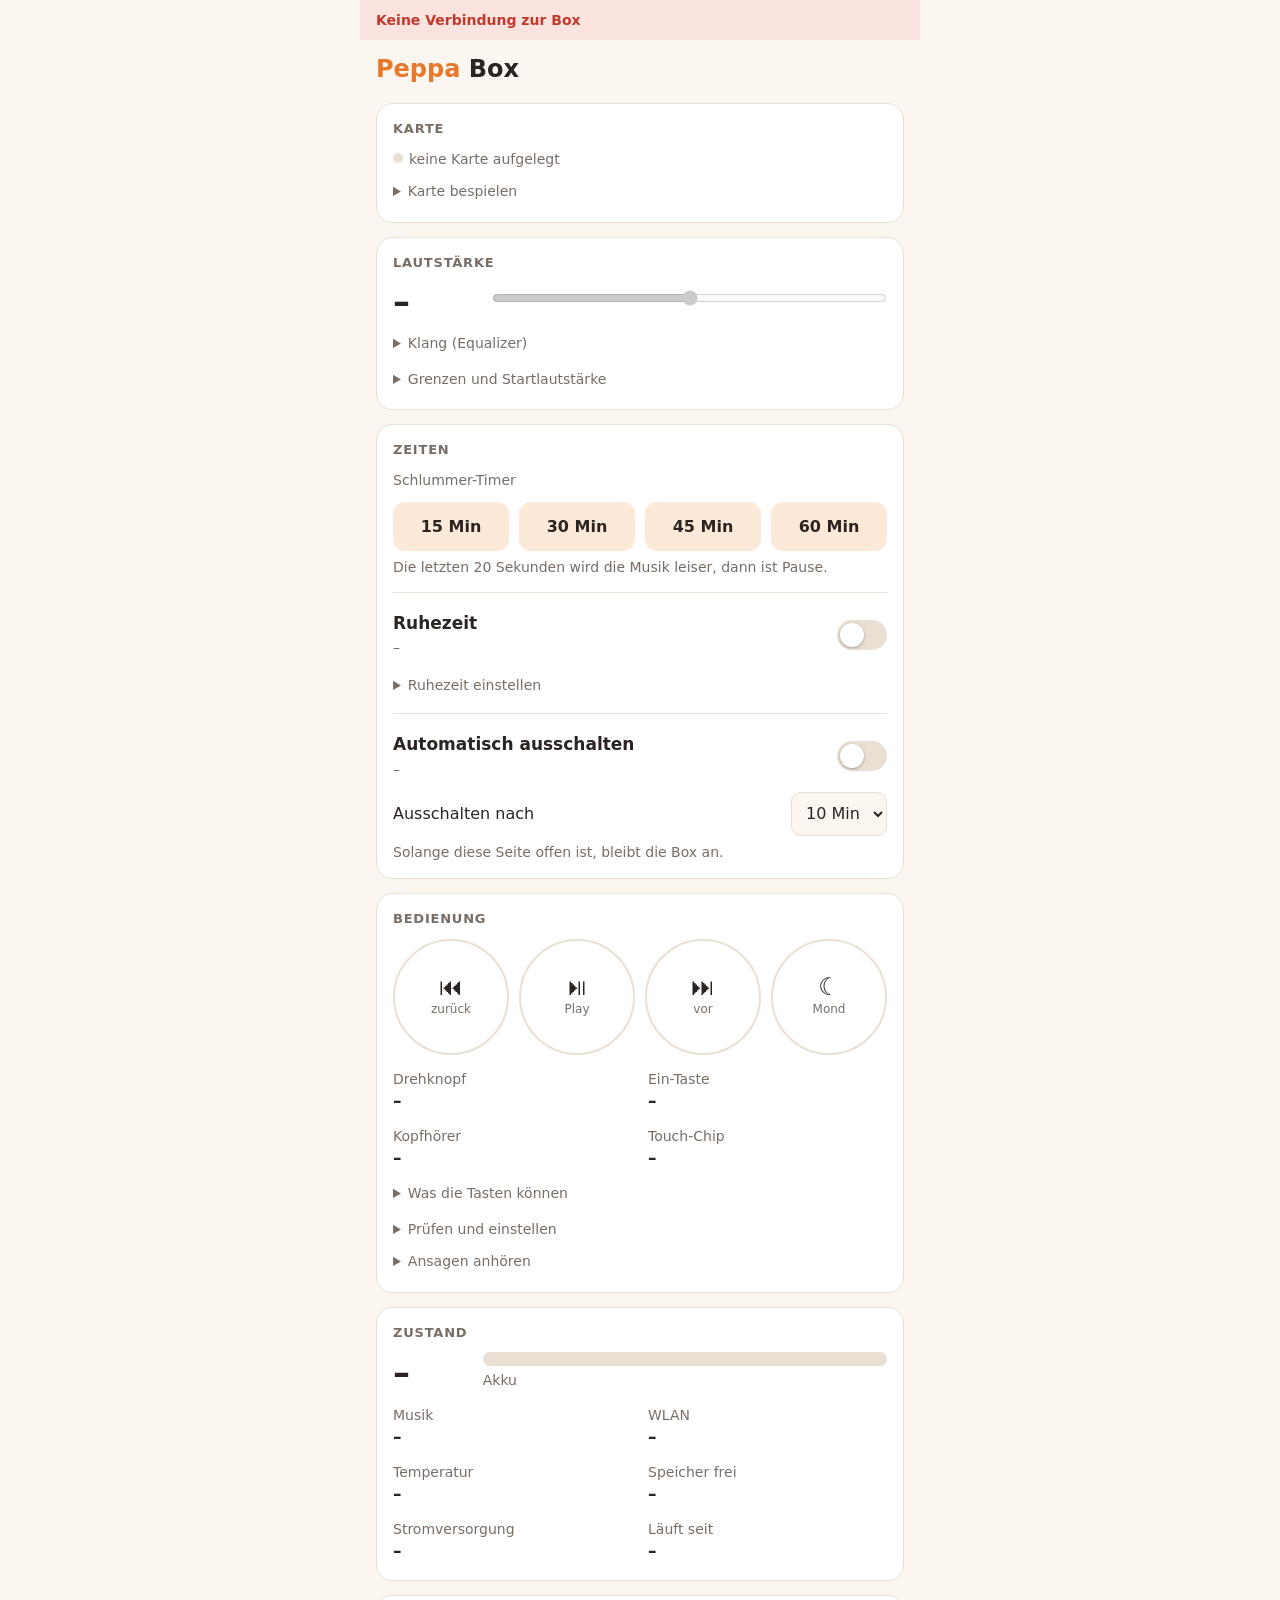
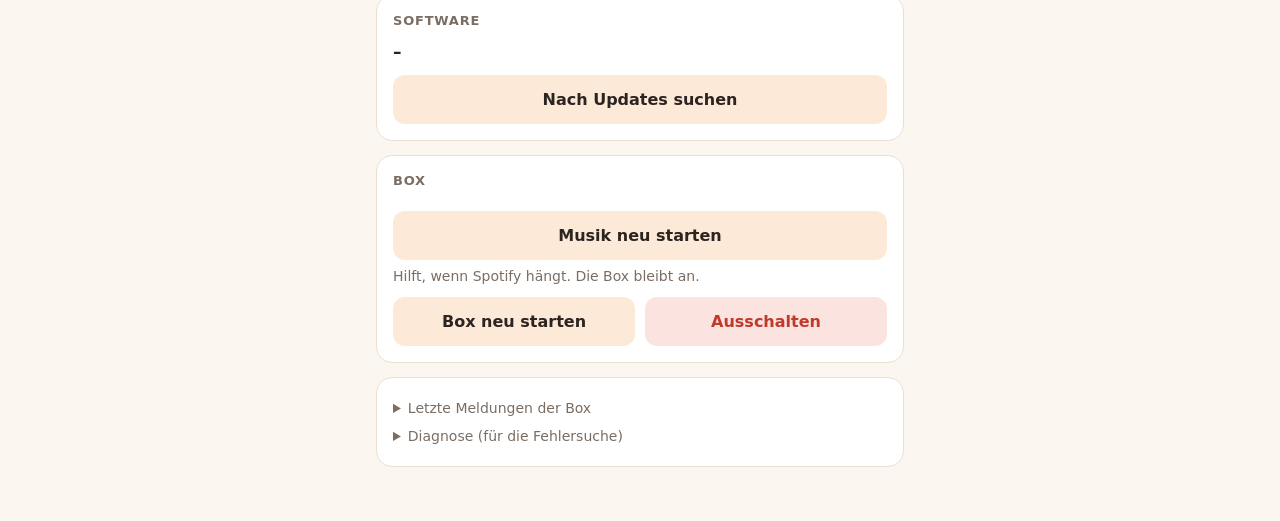
==== commit 1f7a79e8: "Eltern-Seite: Was die Tasten können (Doppelbelegungen, Zeiten direkt aus der Bedienung) Co-Authored-" ====
--- a/software/web/index.html
+++ b/software/web/index.html
@@ -37,6 +37,22 @@
 button.gefahr { background:var(--rot-hell); color:var(--rot); }
 button:disabled { opacity:.5; cursor:default; }
 .reihe { display:flex; gap:10px; } .reihe button { flex:1; }
+/* Equalizer (grafisch) */
+.eq { margin-top:12px; background:var(--karte); border:1px solid var(--rand); border-radius:16px; padding:10px 6px 6px; }
+.eq svg { display:block; width:100%; height:auto; touch-action:none; user-select:none; -webkit-user-select:none; }
+.eq .raster { stroke:var(--rand); stroke-width:1; }
+.eq .null { stroke:var(--leise); stroke-width:1; stroke-dasharray:3 4; opacity:.7; }
+.eq .achse { fill:var(--leise); font:11px system-ui, sans-serif; }
+.eq .schiene { stroke:var(--rand); stroke-width:4; stroke-linecap:round; }
+.eq .flaeche { fill:var(--orange); opacity:.16; }
+.eq .kurve { fill:none; stroke:var(--orange); stroke-width:2.5; stroke-linejoin:round; stroke-linecap:round; }
+.eq .punkt { fill:var(--karte); stroke:var(--orange); stroke-width:3; transition:r .12s; }
+.eq .band { cursor:ns-resize; outline:none; }
+.eq .band:focus-visible .punkt, .eq .band.aktiv .punkt { r:12; fill:var(--orange); }
+.eq .wertchen { fill:var(--text); font:600 11px system-ui, sans-serif; text-anchor:middle; }
+.eq .blase rect { fill:var(--text); } .eq .blase text { fill:var(--karte); font:600 12px system-ui, sans-serif; text-anchor:middle; }
+#kvorlagen button { flex:1 1 40%; padding:8px 10px; min-height:40px; font-size:14px; margin-top:8px; }
+#kvorlagen button.an { background:var(--orange); color:#fff; }
 ul.neu { margin:10px 0 0; padding-left:20px; } ul.neu li { margin:3px 0; }
 details summary { cursor:pointer; color:var(--leise); font-size:14px; padding:4px 0; }
 ol { padding-left:20px; margin:8px 0 0; } ol li { margin:4px 0; }
@@ -84,6 +100,16 @@
 .ansage:first-child { border-top:0; }
 .ansage button { width:auto; min-height:38px; padding:6px 12px; margin:0; flex:none; }
 .ansage .q { font-size:12px; color:var(--leise); }
+.beleg { padding:10px 0; border-top:1px solid var(--rand); }
+.beleg:first-child { border-top:0; }
+.beleg .kopf { display:flex; align-items:baseline; gap:8px; }
+.beleg .kopf .sym { font-size:20px; width:1.4em; text-align:center; flex:none; }
+.beleg .kopf b { font-size:16px; }
+.beleg .ort { font-size:12px; color:var(--leise); margin:2px 0 0 calc(1.4em + 8px); }
+.beleg .geste { display:grid; grid-template-columns:7.5em 1fr; gap:8px; font-size:14px; margin:4px 0 0 calc(1.4em + 8px); }
+.beleg .geste .wie { color:var(--leise); }
+.beleg .geste.doppelt .wie { color:var(--orange); font-weight:600; }
+.marke { white-space:nowrap; font-size:11px; font-weight:600; color:var(--orange); border:1px solid var(--orange); border-radius:8px; padding:0 6px; }
 </style></head>
 <body><main>
 <div id="banner" class="versteckt">Keine Verbindung zur Box</div>
@@ -113,8 +139,9 @@
   <div id="lergebnis"></div>
   <details id="kdetails" style="margin-top:8px"><summary>Klang (Equalizer)</summary>
     <div class="leise klein" style="margin-top:6px">Wirkt sofort, am besten bei laufender Musik einstellen. Gilt für den Lautsprecher, nicht für Kopfhörer. Kleine Lautsprecher klingen meist besser mit weniger Bass.</div>
-    <div class="reihe" style="margin-top:8px; flex-wrap:wrap" id="kvorlagen"></div>
     <div id="kbaender"></div>
+    <div class="leise klein" id="khilfe" style="margin-top:6px"></div>
+    <div class="reihe" style="margin-top:2px; flex-wrap:wrap" id="kvorlagen"></div>
     <div id="kergebnis"></div>
   </details>
   <details id="gdetails" style="margin-top:8px"><summary>Grenzen und Startlautstärke</summary>
@@ -182,6 +209,11 @@
     <div><div class="leise">Touch-Chip</div><div class="wert" id="btouch">–</div></div>
   </div>
   <div id="bhinweis"></div>
+  <details id="belegdetails" style="margin-top:8px"><summary>Was die Tasten können</summary>
+    <div class="leise klein" style="margin-top:6px">Orange = nur durch Halten erreichbar (Doppelbelegung). Die Zeiten kommen direkt von der Box.</div>
+    <div id="belegliste">wird geladen …</div>
+    <div id="beleghinweise" class="leise klein" style="margin-top:8px"></div>
+  </details>
   <details id="bdetails" style="margin-top:8px"><summary>Prüfen und einstellen</summary>
     <div class="leise klein" style="margin-top:6px">Abstand zur Grundlinie je Feld (Strich = Schwelle). Berühren muss deutlich über den Strich gehen, ohne Berührung deutlich darunter bleiben.</div>
     <div id="bdeltas"></div>
@@ -192,6 +224,10 @@
         <input type="range" id="bschritt" min="1" max="10" step="1" oninput="$('bschrittw').textContent = this.value + '\u00a0%'"></div>
       <label class="zeile"><span>Drehrichtung umkehren<br><span class="leise">falls rechts herum leiser wird</span></span>
         <input type="checkbox" class="schalter" id="bumkehren"></label>
+    </div>
+    <div class="trenner"><b>Klick</b> <span class="leise">(zurück, Play, vor – nicht Mond, nicht Ein-Taste)</span>
+      <div class="grenze"><div class="kopf"><span>Lautstärke <small class="leise">(0 = aus)</small></span><b id="bklickw"></b></div>
+        <input type="range" id="bklick" min="0" max="60" step="1" oninput="$('bklickw').textContent = this.value + '\u00a0%'"></div>
     </div>
     <div class="trenner"><b>Kopfhörer</b>
       <label class="zeile"><span>Kopfhörer erkennen<br><span class="leise">aus: immer Lautsprecher</span></span>
@@ -669,6 +705,8 @@
   $('bschritt').value = b.drehknopf_schritt; $('bschrittw').textContent = b.drehknopf_schritt + '\u00a0%';
   $('bumkehren').checked = b.drehknopf_umkehren; $('bkerkennung').checked = b.kopfhoerer_erkennung;
   $('bkpolung').value = b.klinke_eingesteckt_bei;
+  const kl = (b.klick === undefined) ? 30 : b.klick;
+  $('bklick').value = kl; $('bklickw').textContent = kl + '\u00a0%';
   FELDER.forEach(([f]) => { $('z-' + f).value = b.felder[f]; });
 }
 async function bedienungSpeichern() {
@@ -678,7 +716,8 @@
   stand++;
   const erg = await sicher('/api/einstellungen', {bedienung: {touch_schwelle: s, touch_loslassen: Math.max(1, Math.floor(s / 2)),
     drehknopf_schritt: +$('bschritt').value, drehknopf_umkehren: $('bumkehren').checked,
-    kopfhoerer_erkennung: $('bkerkennung').checked, klinke_eingesteckt_bei: $('bkpolung').value, felder}});
+    kopfhoerer_erkennung: $('bkerkennung').checked, klinke_eingesteckt_bei: $('bkpolung').value, felder,
+    klick: +$('bklick').value}});
   stand++;
   if (erg.ok) { einst = erg.einstellungen; geaendert.bedienung = false; formFuellen(); }
   hinweis('bergebnis2', erg, true);
@@ -686,6 +725,22 @@
 $('bdetails').addEventListener('input', () => { geaendert.bedienung = true; }, true);
 $('bdetails').addEventListener('change', () => { geaendert.bedienung = true; }, true);
 $('bdetails').addEventListener('toggle', () => { if ($('bdetails').open) { einstellungenLaden(); bedienungLive(); } });
+
+async function belegungLaden() {
+  try {
+    const b = await holen('/api/belegung');
+    $('belegliste').innerHTML = b.elemente.map(e => {
+      const n = e.gesten.filter(x => x.doppelt).length;
+      return `<div class="beleg"><div class="kopf"><span class="sym">${e.symbol}</span><b>${esc(e.name)}</b>` +
+        (n ? `<span class="marke">${e.gesten.length} Funktionen</span>` : '') + '</div>' +
+        `<div class="ort">${esc(e.ort)}${e.klick ? ' · klickt' : ''}</div>` +
+        e.gesten.map(x => `<div class="geste${x.doppelt ? ' doppelt' : ''}"><span class="wie">${esc(x.wie)}</span><span>${esc(x.was)}</span></div>`).join('') +
+        '</div>';
+    }).join('');
+    $('beleghinweise').innerHTML = '<b>Schutz gegen Fehlbedienung</b><br>' + b.hinweise.map(esc).join('<br>');
+  } catch (e) { $('belegliste').textContent = 'Keine Verbindung zur Box.'; }
+}
+$('belegdetails').addEventListener('toggle', () => { if ($('belegdetails').open) belegungLaden(); });
 
 const QUELLE = {aufnahme: 'Aufnahme', sprache: 'Sprachausgabe', ton: 'nur Töne'};
 async function ansagenLaden() {
@@ -703,32 +758,137 @@
 const VORLAGE_NAMEN = {neutral: 'Neutral', klein: 'Kleiner Lautsprecher', sprache: 'Hörspiel', weich: 'Weicher'};
 let klang = null, klangTimer = null;
 function dbText(v) { return (v > 0 ? '+' : v < 0 ? '\u2212' : '') + Math.abs(v) + '\u00a0dB'; }
+// Grafischer Equalizer: 10 Bänder als Punkte auf einer Kurve, senkrecht ziehen (Finger oder Maus),
+// Pfeiltasten am gewählten Punkt, doppelt tippen = 0 dB.
+const EQ = {B: 360, H: 238, L: 34, R: 10, O: 24, U: 40};       // Größe und Ränder (SVG-Einheiten)
+function eqX(i) { const w = EQ.B - EQ.L - EQ.R; return EQ.L + w * (i + 0.5) / klang.namen.length; }
+function eqY(db) { return EQ.O + (EQ.H - EQ.O - EQ.U) * (klang.max - db) / (klang.max - klang.min); }
+function eqDb(y) {
+  const v = klang.max - (y - EQ.O) / (EQ.H - EQ.O - EQ.U) * (klang.max - klang.min);
+  return Math.max(klang.min, Math.min(klang.max, Math.round(v)));
+}
+function eqKurve(p) {                                            // weiche Kurve durch alle Punkte (Catmull-Rom)
+  const q = [[EQ.L, p[0][1]], ...p, [EQ.B - EQ.R, p[p.length - 1][1]]];
+  let d = `M${q[0][0]},${q[0][1]}`;
+  for (let i = 0; i < q.length - 1; i++) {
+    const a = q[Math.max(0, i - 1)], b = q[i], c = q[i + 1], e = q[Math.min(q.length - 1, i + 2)];
+    d += ` C${b[0] + (c[0] - a[0]) / 6},${b[1] + (c[1] - a[1]) / 6} ${c[0] - (e[0] - b[0]) / 6},${c[1] - (e[1] - b[1]) / 6} ${c[0]},${c[1]}`;
+  }
+  return d;
+}
+function eqKurz(n) { return n.replace(' kHz', 'k').replace(' Hz', ''); }
+function eqZeichnen() {
+  const svg = $('ksvg'); if (!svg) return;
+  const p = klang.baender.map((v, i) => [eqX(i), eqY(v)]);
+  const k = eqKurve(p), y0 = eqY(0);
+  svg.querySelector('.kurve').setAttribute('d', k);
+  svg.querySelector('.flaeche').setAttribute('d', `${k} L${EQ.B - EQ.R},${y0} L${EQ.L},${y0} Z`);
+  klang.baender.forEach((v, i) => {
+    const g = $('kband-' + i);
+    g.querySelector('.punkt').setAttribute('cy', p[i][1]);
+    g.setAttribute('aria-valuenow', v); g.setAttribute('aria-valuetext', dbText(v));
+    $('kw-' + i).textContent = (v > 0 ? '+' : v < 0 ? '−' : '') + Math.abs(v);
+  });
+  const b = $('kblase');
+  if (eqZiehen === null) { b.style.display = 'none'; }
+  else {
+    const i = eqZiehen, x = Math.max(EQ.L + 26, Math.min(EQ.B - EQ.R - 26, p[i][0])), y = Math.max(EQ.O + 2, p[i][1] - 36);
+    b.style.display = '';
+    b.querySelector('rect').setAttribute('x', x - 26); b.querySelector('rect').setAttribute('y', y);
+    b.querySelector('text').setAttribute('x', x); b.querySelector('text').setAttribute('y', y + 16);
+    b.querySelector('text').textContent = dbText(klang.baender[i]);
+  }
+  document.querySelectorAll('#kvorlagen button').forEach(btn => {
+    const v = klang.vorlagen[btn.dataset.v];
+    btn.classList.toggle('an', !!v && v.every((x, i) => x === klang.baender[i]));
+  });
+}
+let eqZiehen = null;
+function eqPunkt(ev) {                                           // Zeigerposition in SVG-Einheiten
+  const svg = $('ksvg'), r = svg.getBoundingClientRect();
+  return [(ev.clientX - r.left) * EQ.B / r.width, (ev.clientY - r.top) * EQ.H / r.height];
+}
+function eqSetzen(i, v) {
+  if (klang.baender[i] === v) return;
+  klang.baender[i] = v;
+  eqZeichnen();
+  clearTimeout(klangTimer);
+  klangTimer = setTimeout(async () => {
+    const erg = await sicher('/api/klang', {baender: klang.baender});
+    if (!erg.ok) hinweis('kergebnis', erg);
+  }, 150);
+}
+function eqEinrichten() {
+  const svg = $('ksvg'), n = klang.namen.length, w = (EQ.B - EQ.L - EQ.R) / n;
+  let letzterTipp = {i: -1, t: 0};
+  svg.addEventListener('pointerdown', ev => {
+    const [x, y] = eqPunkt(ev);
+    const i = Math.max(0, Math.min(n - 1, Math.floor((x - EQ.L) / w)));
+    if (x < EQ.L - 6 || y > EQ.H - EQ.U + 14) return;
+    ev.preventDefault();
+    const jetzt = Date.now();
+    if (letzterTipp.i === i && jetzt - letzterTipp.t < 350) { eqSetzen(i, 0); letzterTipp = {i: -1, t: 0}; return; }
+    letzterTipp = {i, t: jetzt};
+    eqZiehen = i; svg.setPointerCapture(ev.pointerId);
+    $('kband-' + i).classList.add('aktiv'); $('kband-' + i).focus({preventScroll: true});
+    eqSetzen(i, eqDb(y)); eqZeichnen();
+  });
+  svg.addEventListener('pointermove', ev => { if (eqZiehen !== null) eqSetzen(eqZiehen, eqDb(eqPunkt(ev)[1])); });
+  const los = () => {
+    if (eqZiehen === null) return;
+    $('kband-' + eqZiehen).classList.remove('aktiv'); eqZiehen = null; eqZeichnen();
+  };
+  svg.addEventListener('pointerup', los); svg.addEventListener('pointercancel', los);
+  svg.querySelectorAll('.band').forEach((g, i) => g.addEventListener('keydown', ev => {
+    const s = {ArrowUp: 1, ArrowRight: 1, PageUp: 3, ArrowDown: -1, ArrowLeft: -1, PageDown: -3}[ev.key];
+    if (ev.key === 'Home') { ev.preventDefault(); return eqSetzen(i, klang.max); }
+    if (ev.key === 'End') { ev.preventDefault(); return eqSetzen(i, klang.min); }
+    if (ev.key === '0') { ev.preventDefault(); return eqSetzen(i, 0); }
+    if (!s) return;
+    ev.preventDefault();
+    eqSetzen(i, Math.max(klang.min, Math.min(klang.max, klang.baender[i] + s)));
+  }));
+}
 function klangZeigen() {
   if (!klang.da) {
     $('kbaender').innerHTML = '<div class="hinweis fehler">Equalizer noch nicht eingerichtet: einmal am Pi '
       + "'sh ~/peppa-box/software/dienst_einrichten.sh' ausführen.</div>";
-    $('kvorlagen').innerHTML = '';
+    $('kvorlagen').innerHTML = ''; $('khilfe').textContent = '';
     return;
   }
+  $('kergebnis').innerHTML = klang.fehler ? '<div class="hinweis fehler">Equalizer ging nicht, Musik lief ohne ihn weiter: '
+    + esc(klang.fehler) + '. Beim nächsten Musikstart wird er wieder versucht.</div>' : '';
   $('kvorlagen').innerHTML = Object.keys(klang.vorlagen).map(n =>
-    `<button onclick="klangVorlage('${n}')">${esc(VORLAGE_NAMEN[n] || n)}</button>`).join('');
-  $('kbaender').innerHTML = klang.namen.map((n, i) =>
-    `<div class="grenze"><div class="kopf"><span>${esc(n)}</span><b id="kw-${i}">${dbText(klang.baender[i])}</b></div>
-     <input type="range" id="kb-${i}" min="${klang.min}" max="${klang.max}" step="1" value="${klang.baender[i]}"
-       aria-label="${esc(n)}" oninput="klangGeaendert(${i}, +this.value)"></div>`).join('');
+    `<button data-v="${esc(n)}" onclick="klangVorlage('${n}')">${esc(VORLAGE_NAMEN[n] || n)}</button>`).join('');
+  $('khilfe').textContent = 'Punkte nach oben oder unten ziehen. Doppelt tippen = 0 dB.';
+  const raster = [];
+  for (let db = klang.max; db >= klang.min; db -= 6) {
+    const y = eqY(db);
+    raster.push(`<line class="${db === 0 ? 'null' : 'raster'}" x1="${EQ.L}" x2="${EQ.B - EQ.R}" y1="${y}" y2="${y}"/>`,
+      `<text class="achse" x="${EQ.L - 6}" y="${y + 4}" text-anchor="end">${db > 0 ? '+' : db < 0 ? '−' : ''}${Math.abs(db)}</text>`);
+  }
+  const yU = EQ.H - EQ.U;
+  const baender = klang.namen.map((n, i) => {
+    const x = eqX(i);
+    return `<g class="band" id="kband-${i}" tabindex="0" role="slider" aria-label="${esc(n)}"
+        aria-valuemin="${klang.min}" aria-valuemax="${klang.max}">
+      <line class="schiene" x1="${x}" x2="${x}" y1="${eqY(klang.max)}" y2="${eqY(klang.min)}"/>
+      <circle class="punkt" cx="${x}" cy="${eqY(0)}" r="9"/>
+      <text class="wertchen" id="kw-${i}" x="${x}" y="${yU + 18}"></text>
+      <text class="achse" x="${x}" y="${yU + 34}" text-anchor="middle">${esc(eqKurz(n))}</text></g>`;
+  }).join('');
+  $('kbaender').innerHTML = `<div class="eq"><svg id="ksvg" viewBox="0 0 ${EQ.B} ${EQ.H}" aria-label="Equalizer">
+    ${raster.join('')}
+    <text class="achse" x="${EQ.L - 6}" y="11" text-anchor="end">dB</text>
+    <path class="flaeche"/><path class="kurve"/>${baender}
+    <g class="blase" id="kblase" style="display:none"><rect width="52" height="22" rx="7"/><text></text></g>
+  </svg></div>`;
+  eqEinrichten();
+  eqZeichnen();
 }
 async function klangLaden() {
   try { klang = await holen('/api/klang'); klangZeigen(); }
   catch (e) { $('kbaender').textContent = 'Keine Verbindung zur Box.'; }
-}
-function klangGeaendert(i, v) {
-  klang.baender[i] = v;
-  $('kw-' + i).textContent = dbText(v);
-  clearTimeout(klangTimer);
-  klangTimer = setTimeout(async () => {
-    const erg = await sicher('/api/klang', {baender: klang.baender});
-    if (!erg.ok) hinweis('kergebnis', erg);
-  }, 250);
 }
 async function klangVorlage(name) {
   const erg = await sicher('/api/klang', {vorlage: name});
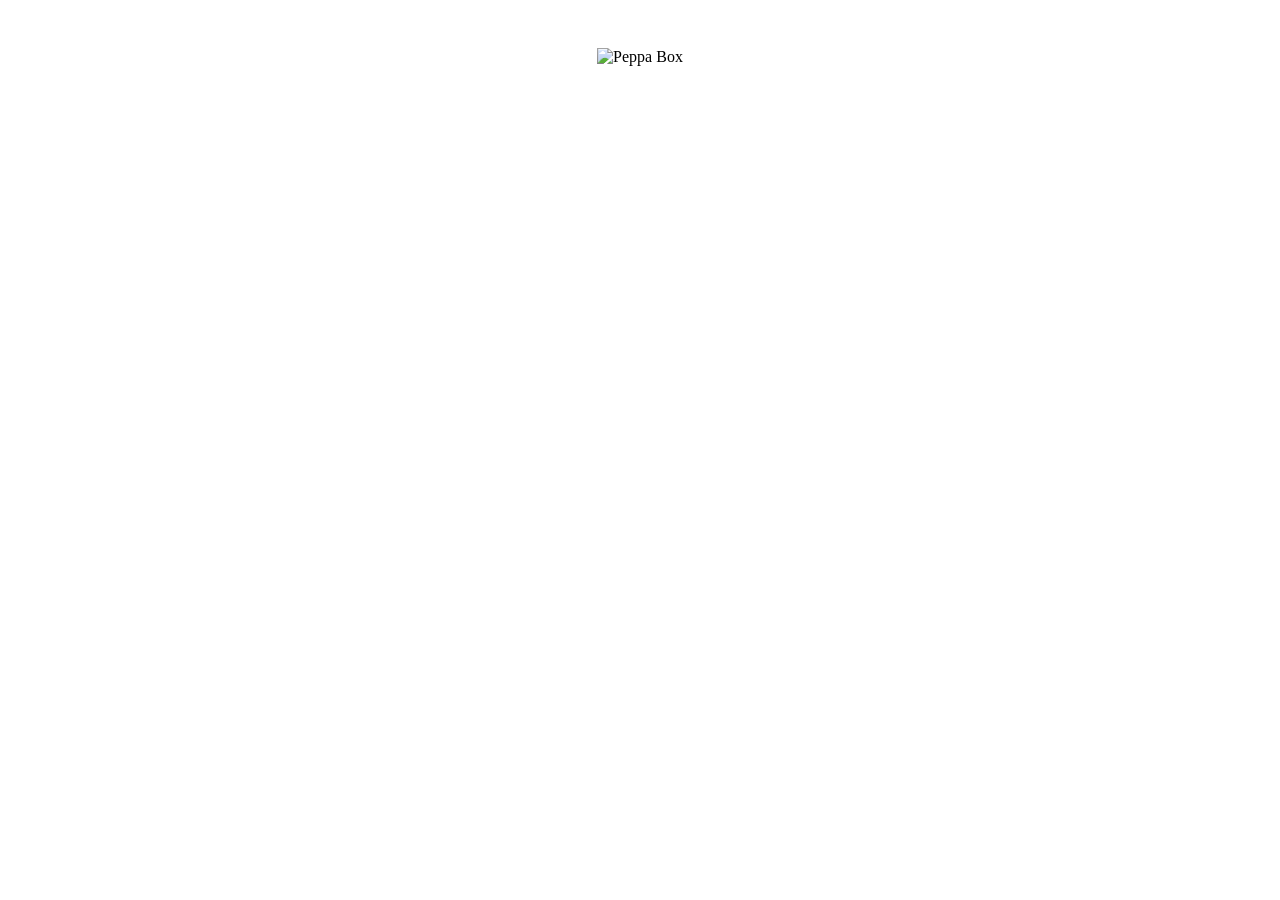
==== commit 55d2a3f2: "Eltern-App neu: Karten bespielen, Cover automatisch, 40x40-Etiketten, Bereiche Alltag/Entwickler - N" ====
--- a/software/web/index.html
+++ b/software/web/index.html
@@ -2,907 +2,14 @@
 <html lang="de"><head><meta charset="utf-8">
 <meta name="viewport" content="width=device-width, initial-scale=1, viewport-fit=cover">
 <meta name="theme-color" content="#e8792b">
+<meta name="color-scheme" content="light dark">
 <link rel="manifest" href="/manifest.webmanifest">
-<link rel="icon" href="/icon.svg" type="image/svg+xml">
-<link rel="apple-touch-icon" href="/icon-192.png">
-<title>Peppa Box</title>
-<style>
-:root { --bg:#fbf6ef; --karte:#fff; --text:#2b2420; --leise:#7a6d63; --orange:#e8792b; --orange-hell:#fde9d8;
-        --rand:#eadfd3; --gut:#3f8a4f; --warn:#b8720f; --rot:#c0392b; --rot-hell:#fbe3e0; }
-@media (prefers-color-scheme: dark) {
-  :root { --bg:#1d1a17; --karte:#2a2622; --text:#f3ece4; --leise:#b5a89c; --rand:#3d3731;
-          --orange-hell:#4a3120; --gut:#6cc07c; --warn:#e0a446; --rot:#ef7b6e; --rot-hell:#4a2622; } }
-* { box-sizing:border-box; }
-body { margin:0; background:var(--bg); color:var(--text); font:16px/1.45 system-ui, sans-serif;
-       -webkit-tap-highlight-color:transparent; }
-main { max-width:560px; margin:0 auto; padding:16px 16px 40px; }
-header { display:flex; align-items:baseline; justify-content:space-between; margin:8px 0 16px; }
-h1 { font-size:24px; margin:0; } h1 span { color:var(--orange); }
-h2 { font-size:13px; font-weight:600; text-transform:uppercase; letter-spacing:.06em; color:var(--leise); margin:0 0 10px; }
-.box { background:var(--karte); border:1px solid var(--rand); border-radius:16px; padding:16px; margin-bottom:14px; }
-.leise { color:var(--leise); font-size:14px; }
-.uid { font-family:ui-monospace, monospace; font-size:18px; }
-.umbruch { word-break:break-all; }
-.punkt { display:inline-block; width:10px; height:10px; border-radius:50%; background:var(--rand); margin-right:6px; vertical-align:1px; }
-.punkt.an { background:var(--orange); } .punkt.gut { background:var(--gut); } .punkt.warn { background:var(--warn); } .punkt.rot { background:var(--rot); }
-.raster { display:grid; grid-template-columns:1fr 1fr; gap:12px 16px; }
-.wert { font-size:17px; font-weight:600; } .wert small { font-weight:400; color:var(--leise); font-size:14px; }
-.akku { display:flex; align-items:center; gap:14px; margin-bottom:14px; }
-.akku .zahl { font-size:34px; font-weight:700; line-height:1; min-width:3.2ch; }
-.balken { flex:1; height:14px; border-radius:7px; background:var(--rand); overflow:hidden; }
-.balken div { height:100%; width:0; background:var(--gut); transition:width .4s; }
-button { font:inherit; border:0; border-radius:12px; padding:13px 16px; width:100%; cursor:pointer;
-         background:var(--orange-hell); color:var(--text); font-weight:600; margin-top:10px; min-height:48px; }
-button.haupt { background:var(--orange); color:#fff; }
-button.gefahr { background:var(--rot-hell); color:var(--rot); }
-button:disabled { opacity:.5; cursor:default; }
-.reihe { display:flex; gap:10px; } .reihe button { flex:1; }
-/* Equalizer (grafisch) */
-.eq { margin-top:12px; background:var(--karte); border:1px solid var(--rand); border-radius:16px; padding:10px 6px 6px; }
-.eq svg { display:block; width:100%; height:auto; touch-action:none; user-select:none; -webkit-user-select:none; }
-.eq .raster { stroke:var(--rand); stroke-width:1; }
-.eq .null { stroke:var(--leise); stroke-width:1; stroke-dasharray:3 4; opacity:.7; }
-.eq .achse { fill:var(--leise); font:11px system-ui, sans-serif; }
-.eq .schiene { stroke:var(--rand); stroke-width:4; stroke-linecap:round; }
-.eq .flaeche { fill:var(--orange); opacity:.16; }
-.eq .kurve { fill:none; stroke:var(--orange); stroke-width:2.5; stroke-linejoin:round; stroke-linecap:round; }
-.eq .punkt { fill:var(--karte); stroke:var(--orange); stroke-width:3; transition:r .12s; }
-.eq .band { cursor:ns-resize; outline:none; }
-.eq .band:focus-visible .punkt, .eq .band.aktiv .punkt { r:12; fill:var(--orange); }
-.eq .wertchen { fill:var(--text); font:600 11px system-ui, sans-serif; text-anchor:middle; }
-.eq .blase rect { fill:var(--text); } .eq .blase text { fill:var(--karte); font:600 12px system-ui, sans-serif; text-anchor:middle; }
-#kvorlagen button { flex:1 1 40%; padding:8px 10px; min-height:40px; font-size:14px; margin-top:8px; }
-#kvorlagen button.an { background:var(--orange); color:#fff; }
-ul.neu { margin:10px 0 0; padding-left:20px; } ul.neu li { margin:3px 0; }
-details summary { cursor:pointer; color:var(--leise); font-size:14px; padding:4px 0; }
-ol { padding-left:20px; margin:8px 0 0; } ol li { margin:4px 0; }
-pre { white-space:pre-wrap; word-break:break-word; font:12px/1.4 ui-monospace, monospace; max-height:320px;
-      overflow:auto; background:var(--bg); border-radius:10px; padding:10px; margin:10px 0 0; }
-.hinweis { border-radius:12px; padding:10px 12px; margin-top:10px; font-size:14px; background:var(--orange-hell); white-space:pre-wrap; }
-.hinweis.fehler { background:var(--rot-hell); color:var(--rot); }
-.versteckt { display:none !important; }
-#banner { position:sticky; top:0; z-index:5; margin:-16px -16px 12px; padding:10px 16px; background:var(--rot-hell);
-          color:var(--rot); font-size:14px; font-weight:600; }
-dialog { border:0; border-radius:18px; padding:20px; max-width:360px; width:calc(100% - 32px);
-         background:var(--karte); color:var(--text); }
-dialog::backdrop { background:rgba(0,0,0,.45); }
-dialog h3 { margin:0 0 8px; font-size:19px; }
-#voll { position:fixed; inset:0; background:var(--bg); display:flex; flex-direction:column; align-items:center;
-        justify-content:center; text-align:center; padding:24px; z-index:10; }
-#voll .gross { font-size:22px; font-weight:700; margin-bottom:8px; }
-input[type=range] { width:100%; accent-color:var(--orange); height:32px; margin:0; }
-input[type=time], select { font:inherit; padding:8px 10px; border-radius:10px; border:1px solid var(--rand);
-                           background:var(--bg); color:var(--text); min-height:44px; }
-input.schalter { appearance:none; -webkit-appearance:none; width:50px; height:30px; border-radius:15px; background:var(--rand);
-                 position:relative; flex:none; cursor:pointer; transition:background .2s; margin:0; }
-input.schalter::after { content:''; position:absolute; top:3px; left:3px; width:24px; height:24px; border-radius:50%;
-                        background:#fff; transition:transform .2s; box-shadow:0 1px 3px rgba(0,0,0,.3); }
-input.schalter:checked { background:var(--orange); }
-input.schalter:checked::after { transform:translateX(20px); }
-.zeile { display:flex; align-items:center; justify-content:space-between; gap:12px; padding:6px 0; }
-.trenner { border-top:1px solid var(--rand); margin-top:14px; padding-top:12px; }
-.laut { display:flex; align-items:center; gap:14px; }
-.laut .zahl { font-size:34px; font-weight:700; line-height:1; min-width:3.6ch; }
-.grenze { margin-top:12px; } .grenze .kopf { display:flex; justify-content:space-between; }
-.klein { font-size:14px; margin:0 0 2px; }
-#tknoepfe button { padding-left:4px; padding-right:4px; white-space:nowrap; }
-.felder { display:grid; grid-template-columns:repeat(4, 1fr); gap:10px; margin-bottom:14px; }
-.feld { border:2px solid var(--rand); border-radius:50%; aspect-ratio:1; display:flex; flex-direction:column;
-        align-items:center; justify-content:center; transition:background .1s, border-color .1s; }
-.feld .sym { font-size:24px; line-height:1; } .feld .nr { font-size:12px; color:var(--leise); margin-top:2px; }
-.feld.an { background:var(--orange); border-color:var(--orange); color:#fff; } .feld.an .nr { color:#fff; }
-.feld.aus { opacity:.4; }
-.delta { display:grid; grid-template-columns:5.5em 1fr 3em; gap:8px; align-items:center; font-size:14px; margin:6px 0; }
-.delta .spur { position:relative; height:12px; border-radius:6px; background:var(--rand); overflow:hidden; }
-.delta .spur div { position:absolute; left:0; top:0; bottom:0; background:var(--gut); }
-.delta .spur i { position:absolute; top:-2px; bottom:-2px; width:2px; background:var(--rot); }
-.ansage { display:flex; align-items:center; gap:10px; padding:6px 0; border-top:1px solid var(--rand); font-size:14px; }
-.ansage:first-child { border-top:0; }
-.ansage button { width:auto; min-height:38px; padding:6px 12px; margin:0; flex:none; }
-.ansage .q { font-size:12px; color:var(--leise); }
-.beleg { padding:10px 0; border-top:1px solid var(--rand); }
-.beleg:first-child { border-top:0; }
-.beleg .kopf { display:flex; align-items:baseline; gap:8px; }
-.beleg .kopf .sym { font-size:20px; width:1.4em; text-align:center; flex:none; }
-.beleg .kopf b { font-size:16px; }
-.beleg .ort { font-size:12px; color:var(--leise); margin:2px 0 0 calc(1.4em + 8px); }
-.beleg .geste { display:grid; grid-template-columns:7.5em 1fr; gap:8px; font-size:14px; margin:4px 0 0 calc(1.4em + 8px); }
-.beleg .geste .wie { color:var(--leise); }
-.beleg .geste.doppelt .wie { color:var(--orange); font-weight:600; }
-.marke { white-space:nowrap; font-size:11px; font-weight:600; color:var(--orange); border:1px solid var(--orange); border-radius:8px; padding:0 6px; }
-</style></head>
-<body><main>
-<div id="banner" class="versteckt">Keine Verbindung zur Box</div>
-<header><h1><span>Peppa</span> Box</h1><span class="leise" id="rechner"></span></header>
-
-<section class="box">
-  <h2>Karte</h2>
-  <div class="leise"><span id="kpunkt" class="punkt"></span><span id="ktext">keine Karte aufgelegt</span></div>
-  <div class="uid" id="uid"></div>
-  <div id="link" class="leise umbruch"></div>
-  <details style="margin-top:8px"><summary>Karte bespielen</summary>
-    <ol class="leise">
-      <li>Spotify: Playlist → ⋯ → Teilen → Link kopieren</li>
-      <li>NFC Tools: Schreiben → Datensatz hinzufügen → URL/URI → Link einfügen</li>
-      <li>Schreiben tippen, Karte hinten ans Handy halten</li>
-    </ol>
-  </details>
-</section>
-
-<section class="box">
-  <h2>Lautstärke</h2>
-  <div class="laut">
-    <div class="zahl" id="lzahl">–</div>
-    <div style="flex:1"><input type="range" id="lregler" min="0" max="100" step="1" disabled aria-label="Lautstärke">
-      <div class="leise" id="ltext"></div></div>
-  </div>
-  <div id="lergebnis"></div>
-  <details id="kdetails" style="margin-top:8px"><summary>Klang (Equalizer)</summary>
-    <div class="leise klein" style="margin-top:6px">Wirkt sofort, am besten bei laufender Musik einstellen. Gilt für den Lautsprecher, nicht für Kopfhörer. Kleine Lautsprecher klingen meist besser mit weniger Bass.</div>
-    <div id="kbaender"></div>
-    <div class="leise klein" id="khilfe" style="margin-top:6px"></div>
-    <div class="reihe" style="margin-top:2px; flex-wrap:wrap" id="kvorlagen"></div>
-    <div id="kergebnis"></div>
-  </details>
-  <details id="gdetails" style="margin-top:8px"><summary>Grenzen und Startlautstärke</summary>
-    <div id="lgrenzen"></div>
-    <button class="haupt" onclick="grenzenSpeichern()">Speichern</button>
-    <div id="gergebnis"></div>
-  </details>
-</section>
-
-<section class="box">
-  <h2>Zeiten</h2>
-  <div class="leise klein">Schlummer-Timer</div>
-  <div id="tknoepfe" class="reihe">
-    <button onclick="timerStart(15)">15 Min</button><button onclick="timerStart(30)">30 Min</button>
-    <button onclick="timerStart(45)">45 Min</button><button onclick="timerStart(60)">60 Min</button>
-  </div>
-  <div id="taktiv" class="versteckt">
-    <div class="wert" id="trest"></div>
-    <button onclick="timerAbbrechen()">Timer abbrechen</button>
-  </div>
-  <div class="leise" style="margin-top:6px">Die letzten 20 Sekunden wird die Musik leiser, dann ist Pause.</div>
-  <div id="tergebnis"></div>
-
-  <div class="trenner">
-    <label class="zeile"><span><span class="wert">Ruhezeit</span><br><span class="leise" id="rtext">–</span></span>
-      <input type="checkbox" class="schalter" id="ran" onchange="schalter('ruhezeit', 'an', this.checked)"></label>
-    <div id="raktiv" class="versteckt">
-      <div class="hinweis" id="rhinweis"></div>
-      <button id="rknopf" onclick="ruheUmschalten()"></button>
-    </div>
-    <details id="rdetails" style="margin-top:6px"><summary>Ruhezeit einstellen</summary>
-      <label class="zeile"><span>Von</span><input type="time" id="rvon"></label>
-      <label class="zeile"><span>Bis</span><input type="time" id="rbis"></label>
-      <label class="zeile"><span>Dann</span>
-        <select id="rmodus" onchange="zeige($('rleisewahl'), this.value === 'leiser')">
-          <option value="leiser">leiser spielen</option><option value="aus">keine Musik</option></select></label>
-      <div id="rleisewahl">
-        <div class="grenze"><div class="kopf"><span>Höchstens</span><b id="rleisew"></b></div>
-          <input type="range" id="rleise" min="5" max="100" step="5" oninput="$('rleisew').textContent = this.value + '\u00a0%'"></div>
-      </div>
-      <div class="leise" id="ruhr" style="margin-top:8px"></div>
-      <button class="haupt" onclick="ruheSpeichern()">Speichern</button>
-    </details>
-  </div>
-
-  <div class="trenner">
-    <label class="zeile"><span><span class="wert">Automatisch ausschalten</span><br><span class="leise" id="atext2">–</span></span>
-      <input type="checkbox" class="schalter" id="aan" onchange="schalter('auto_aus', 'an', this.checked)"></label>
-    <label class="zeile"><span>Ausschalten nach</span>
-      <select id="amin" onchange="schalter('auto_aus', 'minuten', +this.value)">
-        <option value="10">10 Min</option><option value="20">20 Min</option><option value="30">30 Min</option>
-        <option value="60">60 Min</option><option value="120">2 Std</option></select></label>
-    <div class="leise">Solange diese Seite offen ist, bleibt die Box an.</div>
-  </div>
-  <div id="zergebnis"></div>
-</section>
-
-<section class="box">
-  <h2>Bedienung</h2>
-  <div class="felder" id="bfelder"></div>
-  <div class="raster">
-    <div><div class="leise">Drehknopf</div><div class="wert" id="bdreh">–</div></div>
-    <div><div class="leise">Ein-Taste</div><div class="wert" id="btaste">–</div></div>
-    <div><div class="leise">Kopfhörer</div><div class="wert" id="bklinke">–</div></div>
-    <div><div class="leise">Touch-Chip</div><div class="wert" id="btouch">–</div></div>
-  </div>
-  <div id="bhinweis"></div>
-  <details id="belegdetails" style="margin-top:8px"><summary>Was die Tasten können</summary>
-    <div class="leise klein" style="margin-top:6px">Orange = nur durch Halten erreichbar (Doppelbelegung). Die Zeiten kommen direkt von der Box.</div>
-    <div id="belegliste">wird geladen …</div>
-    <div id="beleghinweise" class="leise klein" style="margin-top:8px"></div>
-  </details>
-  <details id="bdetails" style="margin-top:8px"><summary>Prüfen und einstellen</summary>
-    <div class="leise klein" style="margin-top:6px">Abstand zur Grundlinie je Feld (Strich = Schwelle). Berühren muss deutlich über den Strich gehen, ohne Berührung deutlich darunter bleiben.</div>
-    <div id="bdeltas"></div>
-    <div class="grenze"><div class="kopf"><span>Touch-Schwelle <small class="leise">(kleiner = empfindlicher)</small></span><b id="bschwellew"></b></div>
-      <input type="range" id="bschwelle" min="2" max="30" step="1" oninput="$('bschwellew').textContent = this.value"></div>
-    <div class="trenner"><b>Drehknopf</b>
-      <div class="grenze"><div class="kopf"><span>Je Raste</span><b id="bschrittw"></b></div>
-        <input type="range" id="bschritt" min="1" max="10" step="1" oninput="$('bschrittw').textContent = this.value + '\u00a0%'"></div>
-      <label class="zeile"><span>Drehrichtung umkehren<br><span class="leise">falls rechts herum leiser wird</span></span>
-        <input type="checkbox" class="schalter" id="bumkehren"></label>
-    </div>
-    <div class="trenner"><b>Klick</b> <span class="leise">(zurück, Play, vor – nicht Mond, nicht Ein-Taste)</span>
-      <div class="grenze"><div class="kopf"><span>Lautstärke <small class="leise">(0 = aus)</small></span><b id="bklickw"></b></div>
-        <input type="range" id="bklick" min="0" max="60" step="1" oninput="$('bklickw').textContent = this.value + '\u00a0%'"></div>
-    </div>
-    <div class="trenner"><b>Kopfhörer</b>
-      <label class="zeile"><span>Kopfhörer erkennen<br><span class="leise">aus: immer Lautsprecher</span></span>
-        <input type="checkbox" class="schalter" id="bkerkennung"></label>
-      <label class="zeile"><span>Stecker steckt bei Pegel<br><span class="leise" id="bpegel">P26: –</span></span>
-        <select id="bkpolung"><option value="hoch">hoch</option><option value="tief">tief</option></select></label>
-    </div>
-    <div class="trenner"><b>Felder</b> <span class="leise">(welche Elektrode des Touch-Chips)</span>
-      <div id="bzuordnung"></div>
-    </div>
-    <button class="haupt" onclick="bedienungSpeichern()">Speichern</button>
-    <div id="bergebnis2"></div>
-  </details>
-  <details id="adetails" style="margin-top:4px"><summary>Ansagen anhören</summary>
-    <div class="leise klein" style="margin-top:6px">Aufnahme = eigene Datei in software/ansagen, Sprachausgabe = vom Pi gesprochen (Ersatz, bis es eine Aufnahme gibt).</div>
-    <div id="aliste">wird geladen …</div>
-    <div id="aergebnis"></div>
-  </details>
-</section>
-
-<section class="box">
-  <h2>Zustand</h2>
-  <div class="akku">
-    <div class="zahl" id="aproz">–</div>
-    <div style="flex:1"><div class="balken"><div id="abalken"></div></div>
-      <div class="leise" id="atext" style="margin-top:4px">Akku</div></div>
-  </div>
-  <div class="raster">
-    <div><div class="leise">Musik</div><div class="wert" id="musik">–</div></div>
-    <div><div class="leise">WLAN</div><div class="wert" id="wlan">–</div></div>
-    <div><div class="leise">Temperatur</div><div class="wert" id="temp">–</div></div>
-    <div><div class="leise">Speicher frei</div><div class="wert" id="platte">–</div></div>
-    <div><div class="leise">Stromversorgung</div><div class="wert" id="strom">–</div></div>
-    <div><div class="leise">Läuft seit</div><div class="wert" id="laufzeit">–</div></div>
-  </div>
-</section>
-
-<section class="box">
-  <h2>Software</h2>
-  <div class="wert" id="vtext">–</div>
-  <div class="leise" id="vdatum"></div>
-  <div id="uergebnis"></div>
-  <button id="bpruefen" onclick="pruefen()">Nach Updates suchen</button>
-  <button id="bupdate" class="haupt versteckt" onclick="frage('update')">Jetzt aktualisieren</button>
-  <button id="bzurueck" class="versteckt" onclick="frage('zurueck')">Zurück zur vorherigen Version</button>
-</section>
-
-<section class="box">
-  <h2>Box</h2>
-  <button onclick="frage('musik')">Musik neu starten</button>
-  <div class="leise" style="margin-top:6px">Hilft, wenn Spotify hängt. Die Box bleibt an.</div>
-  <div class="reihe">
-    <button onclick="frage('neustart')">Box neu starten</button>
-    <button class="gefahr" onclick="frage('aus')">Ausschalten</button>
-  </div>
-  <div id="bergebnis"></div>
-</section>
-
-<section class="box">
-  <details id="mdetails"><summary>Letzte Meldungen der Box</summary>
-    <pre id="mtext">wird geladen …</pre></details>
-  <details id="ddetails"><summary>Diagnose (für die Fehlersuche)</summary>
-    <div class="leise klein" style="margin-top:6px">Zustand von Ton, Diensten und Spotify und das Protokoll, auch vom vorigen Lauf. Nach einem Fehler öffnen und Screenshots machen.</div>
-    <pre id="dtext">wird geladen …</pre></details>
-</section>
-<div class="leise" id="probelauf" style="text-align:center"></div>
-</main>
-
-<dialog id="dlg"><h3 id="dtitel"></h3><div class="leise" id="dtext"></div>
-  <div class="reihe"><button onclick="dlg.close()">Abbrechen</button><button id="dok" class="haupt">OK</button></div>
-</dialog>
-
-<div id="voll" class="versteckt"><div class="gross" id="vtitel"></div><div class="leise" id="vtext2"></div></div>
-
-<script>
-const $ = id => document.getElementById(id);
-const zeige = (el, an) => el.classList.toggle('versteckt', !an);
-let zuletztNeu = [];
-
-async function holen(pfad) {
-  const r = await fetch(pfad, {cache: 'no-store'});
-  return r.json();
-}
-async function senden(pfad, daten) {
-  const kopf = {'X-Peppa-Box': '1'};
-  if (daten !== undefined) kopf['Content-Type'] = 'application/json';
-  const r = await fetch(pfad, {method: 'POST', headers: kopf, body: daten !== undefined ? JSON.stringify(daten) : undefined});
-  return r.json();
-}
-const KEINE_VERBINDUNG = {ok: false, meldung: 'Keine Verbindung zur Box.'};
-async function sicher(pfad, daten) {           // wie senden, aber ohne Ausnahme bei Verbindungsfehlern
-  try { return await senden(pfad, daten); } catch (x) { return KEINE_VERBINDUNG; }
-}
-const hinweisZeit = {};
-function hinweis(ziel, erg, kurz) {
-  clearTimeout(hinweisZeit[ziel]);
-  $(ziel).innerHTML = '';
-  const d = document.createElement('div');
-  d.className = 'hinweis' + (erg.ok ? '' : ' fehler');
-  d.textContent = erg.meldung || (erg.ok ? 'Erledigt.' : 'Fehlgeschlagen.');
-  $(ziel).appendChild(d);
-  if (kurz && erg.ok) hinweisZeit[ziel] = setTimeout(() => { $(ziel).innerHTML = ''; }, 3000);
-}
-function datum(iso) {
-  const d = new Date(iso);
-  return d.toLocaleDateString('de-DE') + ', ' + d.toLocaleTimeString('de-DE', {hour: '2-digit', minute: '2-digit'});
-}
-function dauer(s) {
-  const t = Math.floor(s / 86400), h = Math.floor(s % 86400 / 3600), m = Math.floor(s % 3600 / 60);
-  return t ? `${t} T ${h} Std` : h ? `${h} Std ${m} Min` : `${m} Min`;
-}
-function esc(t) {
-  return String(t).replace(/[&<>"']/g, c => ({'&': '&amp;', '<': '&lt;', '>': '&gt;', '"': '&quot;', "'": '&#39;'}[c]));
-}
-
-function setze(id, text, klasse) {
-  $(id).innerHTML = (klasse ? `<span class="punkt ${klasse}"></span>` : '') + text;
-}
-
-async function karte() {
-  try {
-    const k = await holen('/api/karte');
-    zeige($('banner'), false);
-    const da = k.laeuft && k.karte;           // alte Angaben eines gestoppten Players nicht zeigen
-    $('kpunkt').className = 'punkt' + (!k.laeuft ? ' rot' : da ? ' an' : '');
-    $('ktext').textContent = !k.laeuft ? 'Player läuft nicht' : k.leser ? k.leser : da ? 'Aufgelegt' : 'keine Karte aufgelegt';
-    if (k.laeuft && k.leser) $('kpunkt').className = 'punkt rot';
-    $('uid').textContent = da ? k.karte : '';
-    $('link').textContent = da ? (k.link || 'Kein Link auf der Karte') : '';
-    if (!$('bdetails').open) bedienungAnzeigen(k.bedienung);
-  } catch (e) { zeige($('banner'), true); }
-}
-
-let zuletztBedient = 0;                        // Zeitpunkt der letzten Bedienung (Millisekunden)
-['input', 'change', 'click'].forEach(ev => document.addEventListener(ev, () => { zuletztBedient = Date.now(); }, true));
-async function zustand() {
-  let z;
-  const t0 = Date.now();
-  try { z = await holen('/api/zustand'); } catch (e) { zeige($('banner'), true); return; }
-  zeige($('banner'), false);
-  $('rechner').textContent = z.rechner;
-  $('probelauf').textContent = z.probelauf ? 'Probelauf: Befehle werden nicht ausgeführt.' : '';
-
-  const a = z.akku;
-  if (a.fehler) {
-    $('aproz').textContent = '–'; $('abalken').style.width = '0'; $('atext').textContent = a.fehler;
-  } else {
-    const laedt = a.prozent == null;
-    $('aproz').textContent = laedt ? 'lädt' : a.prozent + ' %';
-    const vorher = laedt && a.prozent_ohne_netzteil != null ? ` · zuletzt ${a.prozent_ohne_netzteil} % ohne Netzteil` : '';
-    $('abalken').style.width = laedt ? '100%' : a.prozent + '%';
-    $('abalken').style.background = laedt ? 'var(--warn)' : a.prozent < 15 ? 'var(--rot)' : a.prozent < 30 ? 'var(--warn)' : 'var(--gut)';
-    const r = {laedt: 'Netzteil steckt, Akku wird geladen', akku: 'Akkubetrieb', voll: 'Netzteil steckt, Akku voll', ruhend: 'kaum Strom'}[a.richtung];
-    $('atext').textContent = `${r} · ${a.spannung.toFixed(2).replace('.', ',')} V · ` + (laedt ? 'Prozent erst ohne Netzteil' + vorher : 'Prozent geschätzt');
-  }
-
-  const p = z.player, sp = z.dienste.raspotify === 'active';
-  if (!p.laeuft) setze('musik', 'Player aus', 'rot');
-  else if (p.problem) setze('musik', `kümmert sich <small>${esc(p.problem)}</small>`, 'warn');
-  else if (!sp || !p.spotify_bereit) setze('musik', 'wartet auf Spotify', 'warn');
-  else setze('musik', 'bereit', 'gut');
-
-  const w = z.wlan;
-  if (w.dbm == null) setze('wlan', 'kein WLAN', 'rot');
-  else {
-    const k = w.dbm > -60 ? ['gut', 'gut'] : w.dbm > -70 ? ['mittel', 'warn'] : ['schwach', 'rot'];
-    setze('wlan', `${k[0]} <small>${w.name || ''}</small>`, k[1]);
-  }
-  if (z.temperatur != null) {
-    const t = z.temperatur;
-    setze('temp', t.toFixed(0) + ' °C', t < 65 ? 'gut' : t < 78 ? 'warn' : 'rot');
-  }
-  setze('platte', `${String(z.speicher_frei_gb).replace('.', ',')} GB`, z.speicher_frei_gb > 2 ? 'gut' : 'warn');
-  const s = z.strom;
-  if (!s.bekannt) setze('strom', 'unbekannt');
-  else if (s.jetzt) setze('strom', 'Unterspannung!', 'rot');
-  else if (s.seit_start) setze('strom', 'ok <small>(kurz zu wenig)</small>', 'warn');
-  else setze('strom', 'ok', 'gut');
-  $('laufzeit').textContent = dauer(z.laufzeit_s);
-
-  const v = z.version;
-  if (v.fehler) { $('vtext').textContent = 'Version unbekannt'; $('vdatum').textContent = v.fehler; }
-  else { $('vtext').textContent = v.text; $('vdatum').textContent = `Stand ${datum(v.datum)} · ${v.kurz}`; }
-  zeige($('bzurueck'), !!v.vorherige);
-  if (zuletztBedient >= t0) return;            // inzwischen bedient: veraltete Werte nicht anzeigen, nächste Runde stimmt
-  lautstaerkeAnzeigen(z.lautstaerke);
-  zeitenAnzeigen(z.zeiten, z.player);
-}
-
-async function pruefen() {
-  $('bpruefen').disabled = true; $('bpruefen').textContent = 'Suche …';
-  try {
-    const e = await senden('/api/update/pruefen');
-    $('uergebnis').innerHTML = '';
-    if (!e.ok) hinweis('uergebnis', e);
-    else if (!e.neu.length) hinweis('uergebnis', {ok: true, meldung: 'Die Box ist auf dem neuesten Stand.'});
-    else {
-      zuletztNeu = e.neu;
-      const d = document.createElement('div'); d.className = 'hinweis';
-      d.textContent = e.neu.length === 1 ? '1 neue Änderung:' : `${e.neu.length} neue Änderungen:`;
-      const ul = document.createElement('ul'); ul.className = 'neu';
-      e.neu.forEach(n => { const li = document.createElement('li'); li.textContent = n.text; ul.appendChild(li); });
-      d.appendChild(ul); $('uergebnis').appendChild(d);
-    }
-    zeige($('bupdate'), e.ok && e.neu.length > 0);
-  } catch (x) { hinweis('uergebnis', {ok: false, meldung: 'Keine Verbindung zur Box.'}); }
-  $('bpruefen').disabled = false; $('bpruefen').textContent = 'Nach Updates suchen';
-}
-
-const FRAGEN = {
-  update:   ['Jetzt aktualisieren?', 'Die Musik stoppt kurz und startet neu.', '/api/update/starten', 'uergebnis', 'Aktualisieren'],
-  zurueck:  ['Zurück zur vorherigen Version?', 'Die Musik stoppt kurz und startet neu.', '/api/update/zurueck', 'uergebnis', 'Zurück'],
-  musik:    ['Musik neu starten?', 'Spotify und Player starten neu, das dauert etwa 10 Sekunden.', '/api/musik-neustart', 'bergebnis', 'Neu starten'],
-  neustart: ['Box neu starten?', 'Die Box ist etwa eine Minute nicht erreichbar.', '/api/neustart', 'bergebnis', 'Neu starten'],
-  aus:      ['Box ausschalten?', 'Wieder einschalten mit der Ein-Taste an der Box oder über den Schalter am Akku-Board.', '/api/ausschalten', 'bergebnis', 'Ausschalten', 'gefahr'],
-};
-function frage(was) {
-  const [titel, text, pfad, ziel, knopf, art] = FRAGEN[was];
-  $('dok').textContent = knopf; $('dok').className = art || 'haupt';
-  $('dtitel').textContent = titel; $('dtext').textContent = text;
-  $('dok').onclick = () => { $('dlg').close(); ausfuehren(was, pfad, ziel); };
-  $('dlg').showModal();
-}
-function vollbild(titel, text) {
-  $('vtitel').textContent = titel; $('vtext2').textContent = text; zeige($('voll'), true);
-}
-async function warteBisZurueck(neuLaden = false) {
-  await new Promise(r => setTimeout(r, 3000));
-  for (let i = 0; i < 90; i++) {
-    try {
-      await holen('/api/karte');
-      if (neuLaden) { location.reload(); return; }   // neue Fassung der Seite holen
-      zeige($('voll'), false); zustand(); return;
-    } catch (e) {}
-    await new Promise(r => setTimeout(r, 2000));
-  }
-  $('vtext2').textContent = 'Die Box meldet sich nicht. Ist sie an und im WLAN?';
-}
-async function ausfuehren(was, pfad, ziel) {
-  let e;
-  try { e = await senden(pfad); }
-  catch (x) { hinweis(ziel, {ok: false, meldung: 'Keine Verbindung zur Box.'}); return; }
-  hinweis(ziel, e);
-  if (!e.ok) return;
-  if (was === 'aus') {
-    vollbild('Die Box fährt herunter', 'Nach etwa 20 Sekunden ist sie aus. Erst dann Kabel umstecken oder den Schalter am Akku-Board betätigen.');
-  } else if (was === 'neustart') {
-    vollbild('Die Box startet neu', 'Diese Seite verbindet sich danach von selbst wieder.');
-    warteBisZurueck();
-  } else if (e.neustart_seite) {
-    zeige($('bupdate'), false);
-    if (!(await holen('/api/zustand').then(z => z.probelauf).catch(() => false))) {
-      vollbild('Update eingespielt', e.meldung);
-      warteBisZurueck(true);
-    } else zustand();
-  } else setTimeout(zustand, 4000);
-}
-
-$('ddetails').addEventListener('toggle', async () => {
-  if (!$('ddetails').open) return;
-  $('dtext').textContent = 'wird geladen …';
-  try { const d = await holen('/api/diagnose'); $('dtext').textContent = d.text || '(keine Angaben)'; }
-  catch (e) { $('dtext').textContent = 'Keine Verbindung zur Box.'; }
-});
-
-$('mdetails').addEventListener('toggle', async () => {
-  if (!$('mdetails').open) return;
-  try { const m = await holen('/api/meldungen'); $('mtext').textContent = m.text || '(keine Meldungen)'; const k = $('mtext'); k.scrollTop = k.scrollHeight; }
-  catch (e) { $('mtext').textContent = 'Keine Verbindung zur Box.'; }
-});
-
-// ------------------------------------------------------------ Lautstärke
-
-let reglerBenutzt = 0;                         // Zeitpunkt der letzten Bedienung (Millisekunden)
-const AUSGAENGE = [['kopfhoerer', 'Kopfhörer (Klinke)'], ['lautsprecher', 'Lautsprecher']];
-let einst = null, ausgaenge = {};              // Einstellungen von der Box, welche Ausgänge eingerichtet sind
-
-function lautstaerkeAnzeigen(l) {
-  const r = $('lregler');
-  if (l.prozent == null) {
-    r.disabled = true; $('lzahl').textContent = '–';
-    $('ltext').textContent = l.ausgaben[l.aktiv].eingerichtet ? 'Regler der Box nicht lesbar' : 'Ausgang nicht eingerichtet';
-    return;
-  }
-  r.disabled = false; r.max = Math.max(l.max, 5);
-  if (Date.now() - reglerBenutzt > 2500) { r.value = l.prozent; $('lzahl').textContent = l.prozent + '\u00a0%'; }
-  $('ltext').textContent = `${l.name} · höchstens ${l.max}\u00a0%` + (l.max < l.max_ausgang ? ' (Ruhezeit)' : '');
-}
-$('lregler').addEventListener('input', e => { reglerBenutzt = Date.now(); $('lzahl').textContent = e.target.value + '\u00a0%'; });
-$('lregler').addEventListener('change', async e => {
-  reglerBenutzt = Date.now();
-  const erg = await sicher('/api/lautstaerke', {prozent: +e.target.value});
-  if (!erg.ok) { hinweis('lergebnis', erg); return; }
-  $('lergebnis').innerHTML = '';
-  e.target.value = erg.prozent; $('lzahl').textContent = erg.prozent + '\u00a0%';
-});
-
-function grenzenBauen() {
-  $('lgrenzen').innerHTML = AUSGAENGE.map(([a, name]) => `
-    <div class="trenner"><b>${name}</b>
-      <div class="leise versteckt" id="g-${a}-hinweis">Noch nicht angeschlossen. Die Werte gelten, sobald er läuft.</div>
-      <div class="grenze"><div class="kopf"><span>Höchstlautstärke</span><b id="g-${a}-maxw"></b></div>
-        <input type="range" id="g-${a}-max" min="5" max="100" step="5" oninput="grenzeAnzeigen('${a}')"></div>
-      <div class="grenze"><div class="kopf"><span>Beim Einschalten</span><b id="g-${a}-startw"></b></div>
-        <input type="range" id="g-${a}-start" min="5" max="100" step="5" oninput="grenzeAnzeigen('${a}')"></div>
-    </div>`).join('');
-}
-function grenzeAnzeigen(a) {
-  const max = $(`g-${a}-max`), start = $(`g-${a}-start`);
-  if (+start.value > +max.value) start.value = max.value;      // Start nie über dem Maximum
-  $(`g-${a}-maxw`).textContent = max.value + '\u00a0%'; $(`g-${a}-startw`).textContent = start.value + '\u00a0%';
-}
-async function grenzenSpeichern() {
-  const l = {};
-  AUSGAENGE.forEach(([a]) => { l[a] = {max: +$(`g-${a}-max`).value, start: +$(`g-${a}-start`).value}; });
-  stand++;
-  const erg = await sicher('/api/einstellungen', {lautstaerke: l});
-  stand++;
-  if (erg.ok) { einst = erg.einstellungen; geaendert.grenzen = false; formFuellen(); }
-  hinweis('gergebnis', erg, true);
-  if (erg.ok) zustand();
-}
-
-// ------------------------------------------------------------ Zeiten
-
-// geaendert: der Benutzer hat im Formular etwas verstellt, aber noch nicht gespeichert. Solche Eingaben
-// dürfen von nachladenden Werten nie überschrieben werden (die Box antwortet unter Last langsam).
-const geaendert = {grenzen: false, ruhe: false};
-let stand = 0;                                 // zählt Speichervorgänge: ältere Antworten sind veraltet
-function formFuellen() {
-  if (!einst) return;
-  bedienungFuellen();
-  AUSGAENGE.forEach(([a]) => {
-    zeige($(`g-${a}-hinweis`), !ausgaenge[a]);
-    if (geaendert.grenzen) return;
-    $(`g-${a}-max`).value = einst.lautstaerke[a].max; $(`g-${a}-start`).value = einst.lautstaerke[a].start;
-    grenzeAnzeigen(a);
-  });
-  if (geaendert.ruhe) return;
-  const r = einst.ruhezeit;
-  $('rvon').value = r.von; $('rbis').value = r.bis; $('rmodus').value = r.modus;
-  $('rleise').value = r.leise_max; $('rleisew').textContent = r.leise_max + '\u00a0%';
-  zeige($('rleisewahl'), r.modus === 'leiser');
-}
-async function einstellungenLaden() {
-  const st = stand;
-  try {
-    const e = await holen('/api/einstellungen');
-    if (st !== stand) return;                  // inzwischen gespeichert: diese Antwort ist veraltet
-    einst = e.einstellungen; ausgaenge = e.ausgaben; formFuellen();
-  } catch (x) { /* beim nächsten Öffnen erneut */ }
-}
-$('lgrenzen').addEventListener('input', () => { geaendert.grenzen = true; }, true);   // true: auch ohne Aufsteigen des Ereignisses
-$('rdetails').addEventListener('input', () => { geaendert.ruhe = true; }, true);
-['gdetails', 'rdetails'].forEach(id => $(id).addEventListener('toggle', () => { if ($(id).open) einstellungenLaden(); }));
-
-function zeitenAnzeigen(t, p) {
-  zeige($('tknoepfe'), !t.timer); zeige($('taktiv'), !!t.timer);
-  if (t.timer) $('trest').textContent = t.timer.rest_s > 60 ? `Musik endet in ${Math.ceil(t.timer.rest_s / 60)} Min` : 'Musik endet gleich';
-
-  const r = t.ruhezeit;
-  if (document.activeElement !== $('ran')) $('ran').checked = r.an;
-  $('rtext').textContent = !r.an ? 'aus' :
-    `${r.von} bis ${r.bis} · ` + (r.modus === 'leiser' ? `leiser, höchstens ${r.leise_max}\u00a0%` : 'keine Musik');
-  zeige($('raktiv'), r.aktiv || r.ausgesetzt);
-  if (r.aktiv) { $('rhinweis').textContent = 'Jetzt ist Ruhezeit (bis ' + r.bis + ' Uhr).'; $('rknopf').textContent = 'Für heute aussetzen'; }
-  else if (r.ausgesetzt) { $('rhinweis').textContent = 'Ruhezeit ist bis ' + r.bis + ' Uhr ausgesetzt.'; $('rknopf').textContent = 'Wieder einschalten'; }
-  $('rknopf').dataset.aktion = r.aktiv ? 'aussetzen' : 'wieder';
-  $('ruhr').textContent = `Uhrzeit der Box: ${t.box.uhrzeit} (${t.box.zone})`;
-
-  const a = t.auto_aus;
-  if (document.activeElement !== $('aan')) $('aan').checked = a.an;
-  if (document.activeElement !== $('amin')) {
-    if (![...$('amin').options].some(o => +o.value === a.minuten)) {
-      const o = new Option(a.minuten + ' Min', a.minuten); $('amin').add(o);
-    }
-    $('amin').value = a.minuten;
-  }
-  $('atext2').textContent = a.an ? `nach ${a.minuten} Min ohne Musik` : 'aus';
-}
-
-async function timerStart(min) {
-  const erg = await sicher('/api/timer/starten', {minuten: min});
-  hinweis('tergebnis', erg, true); zustand();
-}
-async function timerAbbrechen() {
-  const erg = await sicher('/api/timer/abbrechen', {});
-  hinweis('tergebnis', erg, true); zustand();
-}
-async function ruheUmschalten() {
-  const wie = $('rknopf').dataset.aktion === 'aussetzen' ? 'aussetzen' : 'wieder';
-  const erg = await sicher('/api/ruhezeit/' + wie, {});
-  hinweis('zergebnis', erg, true); zustand();
-}
-async function ruheSpeichern() {
-  stand++;
-  const erg = await sicher('/api/einstellungen', {ruhezeit: {von: $('rvon').value, bis: $('rbis').value,
-    modus: $('rmodus').value, leise_max: +$('rleise').value}});
-  stand++;
-  if (erg.ok) { einst = erg.einstellungen; geaendert.ruhe = false; formFuellen(); }   // bei Fehler: Eingaben stehen lassen
-  hinweis('zergebnis', erg, true); zustand();
-}
-async function schalter(bereich, name, wert) {
-  stand++;
-  const erg = await sicher('/api/einstellungen', {[bereich]: {[name]: wert}});
-  stand++;
-  if (erg.ok) { einst = erg.einstellungen; formFuellen(); }
-  if (!erg.ok) hinweis('zergebnis', erg);
-  zustand();
-}
-
-// ------------------------------------------------------------ Bedienung
-
-const FELDER = [['zurueck', '\u23EE', 'zurück'], ['play', '\u23EF', 'Play'], ['vor', '\u23ED', 'vor'], ['schlaf', '\u263E', 'Mond']];
-function felderBauen() {
-  $('bfelder').innerHTML = FELDER.map(([f, sym, name]) =>
-    `<div class="feld" id="f-${f}"><div class="sym">${sym}</div><div class="nr" id="fn-${f}">${name}</div></div>`).join('');
-  $('bdeltas').innerHTML = FELDER.map(([f, sym, name]) =>
-    `<div class="delta"><span>${sym} ${name}</span><div class="spur"><div id="d-${f}"></div><i id="s-${f}"></i></div><b id="dw-${f}">–</b></div>`).join('');
-  $('bzuordnung').innerHTML = FELDER.map(([f, sym, name]) =>
-    `<label class="zeile"><span>${sym} ${name}</span><select id="z-${f}">${[0, 1, 2, 3].map(n => `<option value="${n}">E${n}</option>`).join('')}</select></label>`).join('');
-}
-function bedienungAnzeigen(b) {
-  if (!b || !b.laeuft) {
-    FELDER.forEach(([f]) => $('f-' + f).className = 'feld aus');
-    ['bdreh', 'btaste', 'bklinke', 'btouch'].forEach(id => setze(id, '–'));
-    $('bhinweis').innerHTML = '<div class="hinweis">Keine Angaben vom Player (läuft er?).</div>';
-    return;
-  }
-  const t = b.touch, zu = (einst && einst.bedienung) ? einst.bedienung.felder : null;
-  FELDER.forEach(([f]) => {
-    $('f-' + f).className = 'feld' + (!t.ok ? ' aus' : t.beruehrt.includes(f) ? ' an' : '');
-    if (zu) $('fn-' + f).textContent = 'E' + zu[f];
-  });
-  setze('btouch', t.ok ? 'bereit' + (t.zu_kurz ? `<br><small>${t.zu_kurz}× Rauschen ignoriert</small>` : '') : 'Fehler',
-        t.ok ? 'gut' : 'rot');
-  const d = b.drehknopf;
-  if (!d.art) setze('bdreh', 'nicht gefunden', 'rot');
-  else setze('bdreh', `${d.schritte} <small>Rasten<br>${d.letzter ? 'zuletzt ' + (d.letzter > 0 ? '+1' : '−1') : ''}${d.art === 'kernel' ? '' : ' · ohne Kernel-Treiber'}</small>`, d.art === 'kernel' ? 'gut' : 'warn');
-  if (!b.taste.bekannt) setze('btaste', 'unbekannt', 'warn');
-  else setze('btaste', b.taste.gedrueckt ? 'gedrückt' : 'los', b.taste.gedrueckt ? 'an' : 'gut');
-  const k = b.klinke;
-  setze('bklinke', (k.eingesteckt ? 'eingesteckt' : 'nein') + (k.umstellung ? '<br><small>schaltet um …</small>' :
-        `<br><small>${k.ausgang === 'kopfhoerer' ? 'Ton über Kopfhörer' : k.ausgang === 'lautsprecher' ? 'Ton über Lautsprecher' : ''}</small>`),
-        k.fehler ? 'warn' : k.eingesteckt ? 'an' : 'gut');
-  $('bpegel').textContent = 'P26 gerade: ' + (k.pegel == null ? '–' : k.pegel ? 'hoch' : 'tief');
-  const h = [];
-  if (!t.ok && t.fehler) h.push('Touch-Chip: ' + t.fehler);
-  if (k.fehler) h.push('Kopfhörer: ' + k.fehler);
-  if (!b.gpio) h.push('GPIO nicht lesbar: Ein-Taste und Kopfhörer-Erkennung aus.');
-  $('bhinweis').innerHTML = h.map(x => `<div class="hinweis fehler">${esc(x)}</div>`).join('');
-  if (t.roh) {
-    const schwelle = einst ? einst.bedienung.touch_schwelle : 8, skala = Math.max(40, schwelle * 3);
-    FELDER.forEach(([f]) => {
-      const e = zu ? zu[f] : FELDER.findIndex(x => x[0] === f), r = t.roh[e];
-      if (!r) return;
-      const delta = Math.max(0, r[2]);
-      $('d-' + f).style.width = Math.min(100, delta / skala * 100) + '%';
-      $('d-' + f).style.background = delta >= schwelle ? 'var(--orange)' : 'var(--gut)';
-      $('s-' + f).style.left = Math.min(100, schwelle / skala * 100) + '%';
-      $('dw-' + f).textContent = r[2];
-    });
-  }
-}
-async function bedienungLive() {
-  if (!$('bdetails').open || document.visibilityState !== 'visible') return;
-  try { bedienungAnzeigen(await holen('/api/bedienung')); } catch (e) {}
-  setTimeout(bedienungLive, 300);
-}
-geaendert.bedienung = false;
-function bedienungFuellen() {
-  if (!einst || geaendert.bedienung) return;
-  const b = einst.bedienung;
-  $('bschwelle').value = b.touch_schwelle; $('bschwellew').textContent = b.touch_schwelle;
-  $('bschritt').value = b.drehknopf_schritt; $('bschrittw').textContent = b.drehknopf_schritt + '\u00a0%';
-  $('bumkehren').checked = b.drehknopf_umkehren; $('bkerkennung').checked = b.kopfhoerer_erkennung;
-  $('bkpolung').value = b.klinke_eingesteckt_bei;
-  const kl = (b.klick === undefined) ? 30 : b.klick;
-  $('bklick').value = kl; $('bklickw').textContent = kl + '\u00a0%';
-  FELDER.forEach(([f]) => { $('z-' + f).value = b.felder[f]; });
-}
-async function bedienungSpeichern() {
-  const felder = {};
-  FELDER.forEach(([f]) => { felder[f] = +$('z-' + f).value; });
-  const s = +$('bschwelle').value;
-  stand++;
-  const erg = await sicher('/api/einstellungen', {bedienung: {touch_schwelle: s, touch_loslassen: Math.max(1, Math.floor(s / 2)),
-    drehknopf_schritt: +$('bschritt').value, drehknopf_umkehren: $('bumkehren').checked,
-    kopfhoerer_erkennung: $('bkerkennung').checked, klinke_eingesteckt_bei: $('bkpolung').value, felder,
-    klick: +$('bklick').value}});
-  stand++;
-  if (erg.ok) { einst = erg.einstellungen; geaendert.bedienung = false; formFuellen(); }
-  hinweis('bergebnis2', erg, true);
-}
-$('bdetails').addEventListener('input', () => { geaendert.bedienung = true; }, true);
-$('bdetails').addEventListener('change', () => { geaendert.bedienung = true; }, true);
-$('bdetails').addEventListener('toggle', () => { if ($('bdetails').open) { einstellungenLaden(); bedienungLive(); } });
-
-async function belegungLaden() {
-  try {
-    const b = await holen('/api/belegung');
-    $('belegliste').innerHTML = b.elemente.map(e => {
-      const n = e.gesten.filter(x => x.doppelt).length;
-      return `<div class="beleg"><div class="kopf"><span class="sym">${e.symbol}</span><b>${esc(e.name)}</b>` +
-        (n ? `<span class="marke">${e.gesten.length} Funktionen</span>` : '') + '</div>' +
-        `<div class="ort">${esc(e.ort)}${e.klick ? ' · klickt' : ''}</div>` +
-        e.gesten.map(x => `<div class="geste${x.doppelt ? ' doppelt' : ''}"><span class="wie">${esc(x.wie)}</span><span>${esc(x.was)}</span></div>`).join('') +
-        '</div>';
-    }).join('');
-    $('beleghinweise').innerHTML = '<b>Schutz gegen Fehlbedienung</b><br>' + b.hinweise.map(esc).join('<br>');
-  } catch (e) { $('belegliste').textContent = 'Keine Verbindung zur Box.'; }
-}
-$('belegdetails').addEventListener('toggle', () => { if ($('belegdetails').open) belegungLaden(); });
-
-const QUELLE = {aufnahme: 'Aufnahme', sprache: 'Sprachausgabe', ton: 'nur Töne'};
-async function ansagenLaden() {
-  try {
-    const a = await holen('/api/ansagen');
-    $('aliste').innerHTML = a.ansagen.map(x => `<div class="ansage"><button onclick="ansageSpielen('${x.name}')">\u25B6</button>
-      <span>${esc(x.text)}<br><span class="q">${QUELLE[x.quelle] || x.quelle} · ${x.name}</span></span></div>`).join('');
-  } catch (e) { $('aliste').textContent = 'Keine Verbindung zur Box.'; }
-}
-async function ansageSpielen(name) { hinweis('aergebnis', await sicher('/api/ansage', {name}), true); }
-$('adetails').addEventListener('toggle', () => { if ($('adetails').open) ansagenLaden(); });
-
-// ------------------------------------------------------------ Klang (Equalizer)
-
-const VORLAGE_NAMEN = {neutral: 'Neutral', klein: 'Kleiner Lautsprecher', sprache: 'Hörspiel', weich: 'Weicher'};
-let klang = null, klangTimer = null;
-function dbText(v) { return (v > 0 ? '+' : v < 0 ? '\u2212' : '') + Math.abs(v) + '\u00a0dB'; }
-// Grafischer Equalizer: 10 Bänder als Punkte auf einer Kurve, senkrecht ziehen (Finger oder Maus),
-// Pfeiltasten am gewählten Punkt, doppelt tippen = 0 dB.
-const EQ = {B: 360, H: 238, L: 34, R: 10, O: 24, U: 40};       // Größe und Ränder (SVG-Einheiten)
-function eqX(i) { const w = EQ.B - EQ.L - EQ.R; return EQ.L + w * (i + 0.5) / klang.namen.length; }
-function eqY(db) { return EQ.O + (EQ.H - EQ.O - EQ.U) * (klang.max - db) / (klang.max - klang.min); }
-function eqDb(y) {
-  const v = klang.max - (y - EQ.O) / (EQ.H - EQ.O - EQ.U) * (klang.max - klang.min);
-  return Math.max(klang.min, Math.min(klang.max, Math.round(v)));
-}
-function eqKurve(p) {                                            // weiche Kurve durch alle Punkte (Catmull-Rom)
-  const q = [[EQ.L, p[0][1]], ...p, [EQ.B - EQ.R, p[p.length - 1][1]]];
-  let d = `M${q[0][0]},${q[0][1]}`;
-  for (let i = 0; i < q.length - 1; i++) {
-    const a = q[Math.max(0, i - 1)], b = q[i], c = q[i + 1], e = q[Math.min(q.length - 1, i + 2)];
-    d += ` C${b[0] + (c[0] - a[0]) / 6},${b[1] + (c[1] - a[1]) / 6} ${c[0] - (e[0] - b[0]) / 6},${c[1] - (e[1] - b[1]) / 6} ${c[0]},${c[1]}`;
-  }
-  return d;
-}
-function eqKurz(n) { return n.replace(' kHz', 'k').replace(' Hz', ''); }
-function eqZeichnen() {
-  const svg = $('ksvg'); if (!svg) return;
-  const p = klang.baender.map((v, i) => [eqX(i), eqY(v)]);
-  const k = eqKurve(p), y0 = eqY(0);
-  svg.querySelector('.kurve').setAttribute('d', k);
-  svg.querySelector('.flaeche').setAttribute('d', `${k} L${EQ.B - EQ.R},${y0} L${EQ.L},${y0} Z`);
-  klang.baender.forEach((v, i) => {
-    const g = $('kband-' + i);
-    g.querySelector('.punkt').setAttribute('cy', p[i][1]);
-    g.setAttribute('aria-valuenow', v); g.setAttribute('aria-valuetext', dbText(v));
-    $('kw-' + i).textContent = (v > 0 ? '+' : v < 0 ? '−' : '') + Math.abs(v);
-  });
-  const b = $('kblase');
-  if (eqZiehen === null) { b.style.display = 'none'; }
-  else {
-    const i = eqZiehen, x = Math.max(EQ.L + 26, Math.min(EQ.B - EQ.R - 26, p[i][0])), y = Math.max(EQ.O + 2, p[i][1] - 36);
-    b.style.display = '';
-    b.querySelector('rect').setAttribute('x', x - 26); b.querySelector('rect').setAttribute('y', y);
-    b.querySelector('text').setAttribute('x', x); b.querySelector('text').setAttribute('y', y + 16);
-    b.querySelector('text').textContent = dbText(klang.baender[i]);
-  }
-  document.querySelectorAll('#kvorlagen button').forEach(btn => {
-    const v = klang.vorlagen[btn.dataset.v];
-    btn.classList.toggle('an', !!v && v.every((x, i) => x === klang.baender[i]));
-  });
-}
-let eqZiehen = null;
-function eqPunkt(ev) {                                           // Zeigerposition in SVG-Einheiten
-  const svg = $('ksvg'), r = svg.getBoundingClientRect();
-  return [(ev.clientX - r.left) * EQ.B / r.width, (ev.clientY - r.top) * EQ.H / r.height];
-}
-function eqSetzen(i, v) {
-  if (klang.baender[i] === v) return;
-  klang.baender[i] = v;
-  eqZeichnen();
-  clearTimeout(klangTimer);
-  klangTimer = setTimeout(async () => {
-    const erg = await sicher('/api/klang', {baender: klang.baender});
-    if (!erg.ok) hinweis('kergebnis', erg);
-  }, 150);
-}
-function eqEinrichten() {
-  const svg = $('ksvg'), n = klang.namen.length, w = (EQ.B - EQ.L - EQ.R) / n;
-  let letzterTipp = {i: -1, t: 0};
-  svg.addEventListener('pointerdown', ev => {
-    const [x, y] = eqPunkt(ev);
-    const i = Math.max(0, Math.min(n - 1, Math.floor((x - EQ.L) / w)));
-    if (x < EQ.L - 6 || y > EQ.H - EQ.U + 14) return;
-    ev.preventDefault();
-    const jetzt = Date.now();
-    if (letzterTipp.i === i && jetzt - letzterTipp.t < 350) { eqSetzen(i, 0); letzterTipp = {i: -1, t: 0}; return; }
-    letzterTipp = {i, t: jetzt};
-    eqZiehen = i; svg.setPointerCapture(ev.pointerId);
-    $('kband-' + i).classList.add('aktiv'); $('kband-' + i).focus({preventScroll: true});
-    eqSetzen(i, eqDb(y)); eqZeichnen();
-  });
-  svg.addEventListener('pointermove', ev => { if (eqZiehen !== null) eqSetzen(eqZiehen, eqDb(eqPunkt(ev)[1])); });
-  const los = () => {
-    if (eqZiehen === null) return;
-    $('kband-' + eqZiehen).classList.remove('aktiv'); eqZiehen = null; eqZeichnen();
-  };
-  svg.addEventListener('pointerup', los); svg.addEventListener('pointercancel', los);
-  svg.querySelectorAll('.band').forEach((g, i) => g.addEventListener('keydown', ev => {
-    const s = {ArrowUp: 1, ArrowRight: 1, PageUp: 3, ArrowDown: -1, ArrowLeft: -1, PageDown: -3}[ev.key];
-    if (ev.key === 'Home') { ev.preventDefault(); return eqSetzen(i, klang.max); }
-    if (ev.key === 'End') { ev.preventDefault(); return eqSetzen(i, klang.min); }
-    if (ev.key === '0') { ev.preventDefault(); return eqSetzen(i, 0); }
-    if (!s) return;
-    ev.preventDefault();
-    eqSetzen(i, Math.max(klang.min, Math.min(klang.max, klang.baender[i] + s)));
-  }));
-}
-function klangZeigen() {
-  if (!klang.da) {
-    $('kbaender').innerHTML = '<div class="hinweis fehler">Equalizer noch nicht eingerichtet: einmal am Pi '
-      + "'sh ~/peppa-box/software/dienst_einrichten.sh' ausführen.</div>";
-    $('kvorlagen').innerHTML = ''; $('khilfe').textContent = '';
-    return;
-  }
-  $('kergebnis').innerHTML = klang.fehler ? '<div class="hinweis fehler">Equalizer ging nicht, Musik lief ohne ihn weiter: '
-    + esc(klang.fehler) + '. Beim nächsten Musikstart wird er wieder versucht.</div>' : '';
-  $('kvorlagen').innerHTML = Object.keys(klang.vorlagen).map(n =>
-    `<button data-v="${esc(n)}" onclick="klangVorlage('${n}')">${esc(VORLAGE_NAMEN[n] || n)}</button>`).join('');
-  $('khilfe').textContent = 'Punkte nach oben oder unten ziehen. Doppelt tippen = 0 dB.';
-  const raster = [];
-  for (let db = klang.max; db >= klang.min; db -= 6) {
-    const y = eqY(db);
-    raster.push(`<line class="${db === 0 ? 'null' : 'raster'}" x1="${EQ.L}" x2="${EQ.B - EQ.R}" y1="${y}" y2="${y}"/>`,
-      `<text class="achse" x="${EQ.L - 6}" y="${y + 4}" text-anchor="end">${db > 0 ? '+' : db < 0 ? '−' : ''}${Math.abs(db)}</text>`);
-  }
-  const yU = EQ.H - EQ.U;
-  const baender = klang.namen.map((n, i) => {
-    const x = eqX(i);
-    return `<g class="band" id="kband-${i}" tabindex="0" role="slider" aria-label="${esc(n)}"
-        aria-valuemin="${klang.min}" aria-valuemax="${klang.max}">
-      <line class="schiene" x1="${x}" x2="${x}" y1="${eqY(klang.max)}" y2="${eqY(klang.min)}"/>
-      <circle class="punkt" cx="${x}" cy="${eqY(0)}" r="9"/>
-      <text class="wertchen" id="kw-${i}" x="${x}" y="${yU + 18}"></text>
-      <text class="achse" x="${x}" y="${yU + 34}" text-anchor="middle">${esc(eqKurz(n))}</text></g>`;
-  }).join('');
-  $('kbaender').innerHTML = `<div class="eq"><svg id="ksvg" viewBox="0 0 ${EQ.B} ${EQ.H}" aria-label="Equalizer">
-    ${raster.join('')}
-    <text class="achse" x="${EQ.L - 6}" y="11" text-anchor="end">dB</text>
-    <path class="flaeche"/><path class="kurve"/>${baender}
-    <g class="blase" id="kblase" style="display:none"><rect width="52" height="22" rx="7"/><text></text></g>
-  </svg></div>`;
-  eqEinrichten();
-  eqZeichnen();
-}
-async function klangLaden() {
-  try { klang = await holen('/api/klang'); klangZeigen(); }
-  catch (e) { $('kbaender').textContent = 'Keine Verbindung zur Box.'; }
-}
-async function klangVorlage(name) {
-  const erg = await sicher('/api/klang', {vorlage: name});
-  if (erg.ok) { klang.baender = erg.baender; klangZeigen(); }
-  hinweis('kergebnis', erg.ok ? {ok: true, meldung: (VORLAGE_NAMEN[name] || name) + ' eingestellt.'} : erg, true);
-}
-$('kdetails').addEventListener('toggle', () => { if ($('kdetails').open) klangLaden(); });
-
-felderBauen();
-grenzenBauen();
-karte(); zustand(); einstellungenLaden();
-setInterval(() => { if (document.visibilityState === 'visible') karte(); }, 1000);
-setInterval(() => { if (document.visibilityState === 'visible') zustand(); }, 5000);
-document.addEventListener('visibilitychange', () => { if (document.visibilityState === 'visible') { karte(); zustand(); } });
-if ('serviceWorker' in navigator && window.isSecureContext) navigator.serviceWorker.register('/sw.js').catch(() => {});
-</script>
+<link rel="icon" href="/favicon.png" type="image/png">
+<link rel="apple-touch-icon" href="/apple-touch-icon.png">
+<link rel="stylesheet" href="/app.css">
+<title>Peppa Box</title></head>
+<body>
+<div id="app"><div style="padding:40px;text-align:center"><img src="/logo.png" alt="Peppa Box" style="height:96px"></div></div>
+<noscript><p style="padding:20px">Diese Seite braucht JavaScript.</p></noscript>
+<script type="module" src="/app.js"></script>
 </body></html>
